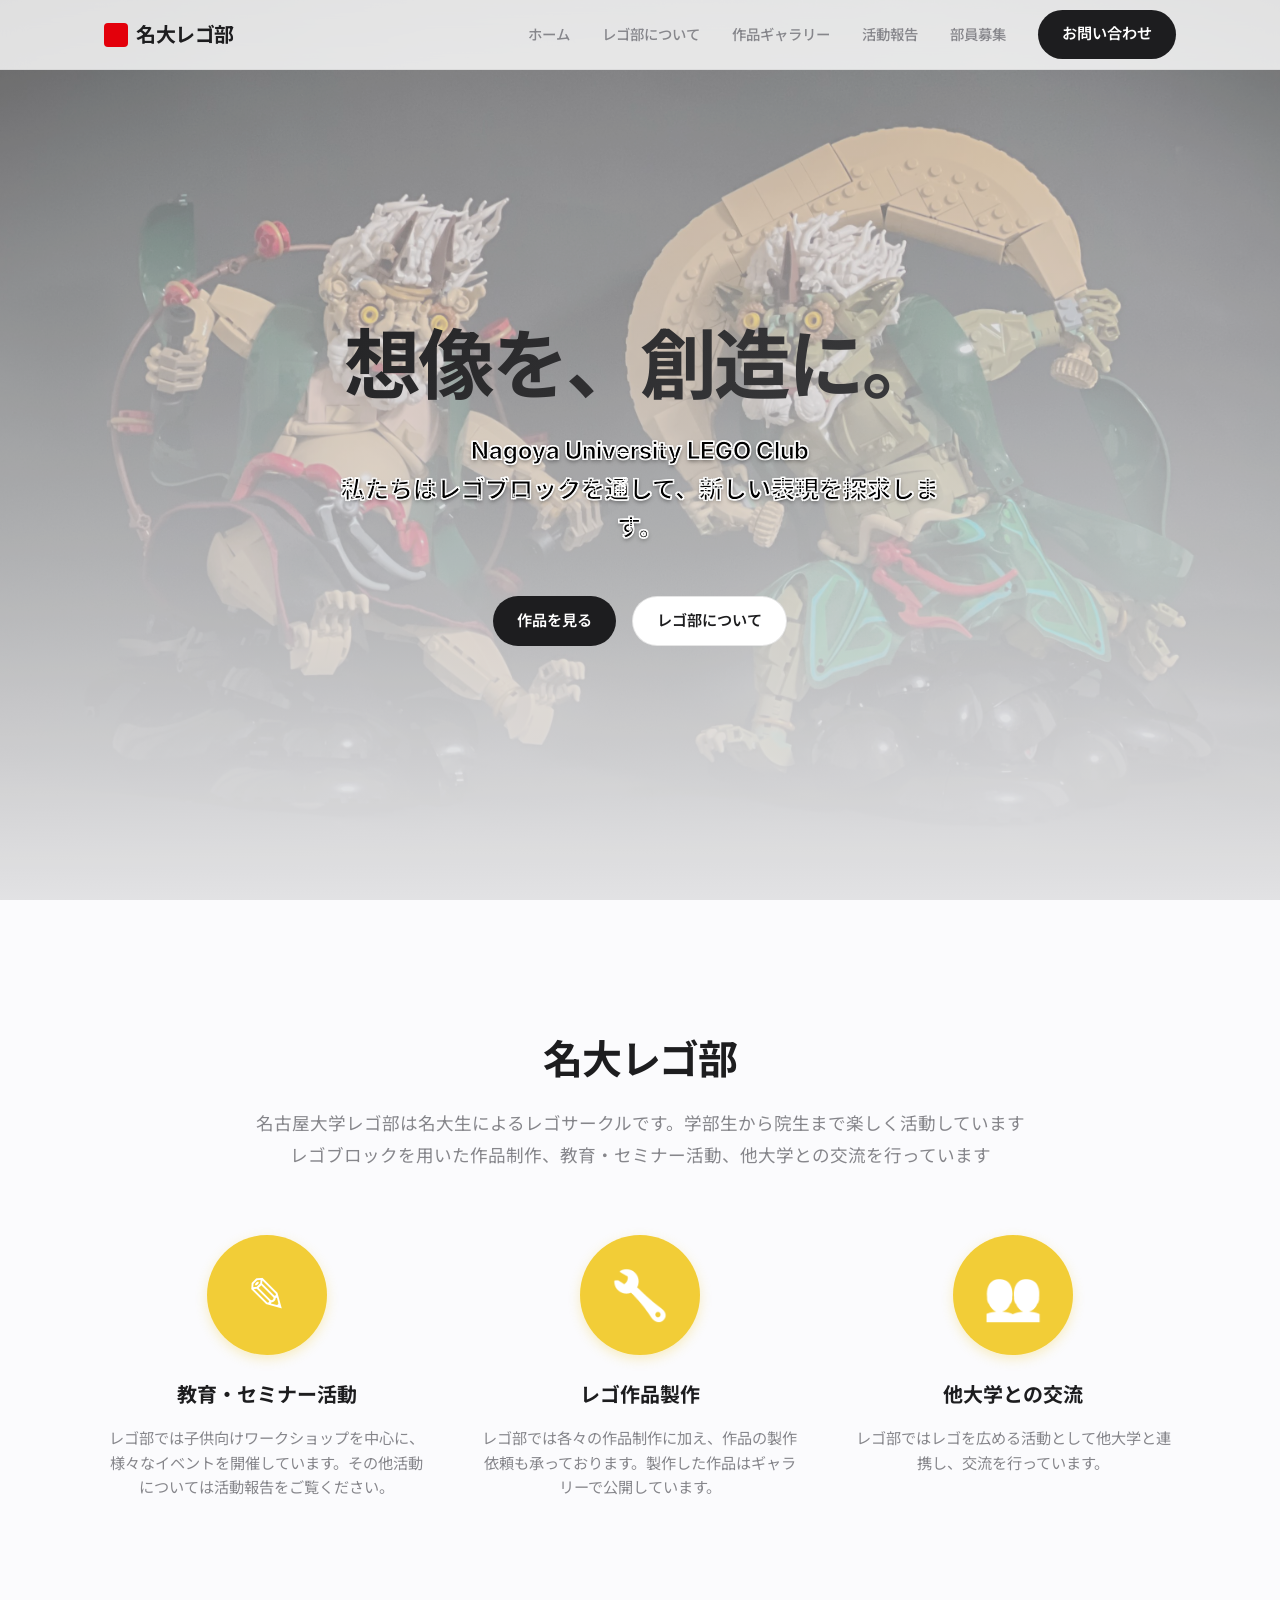
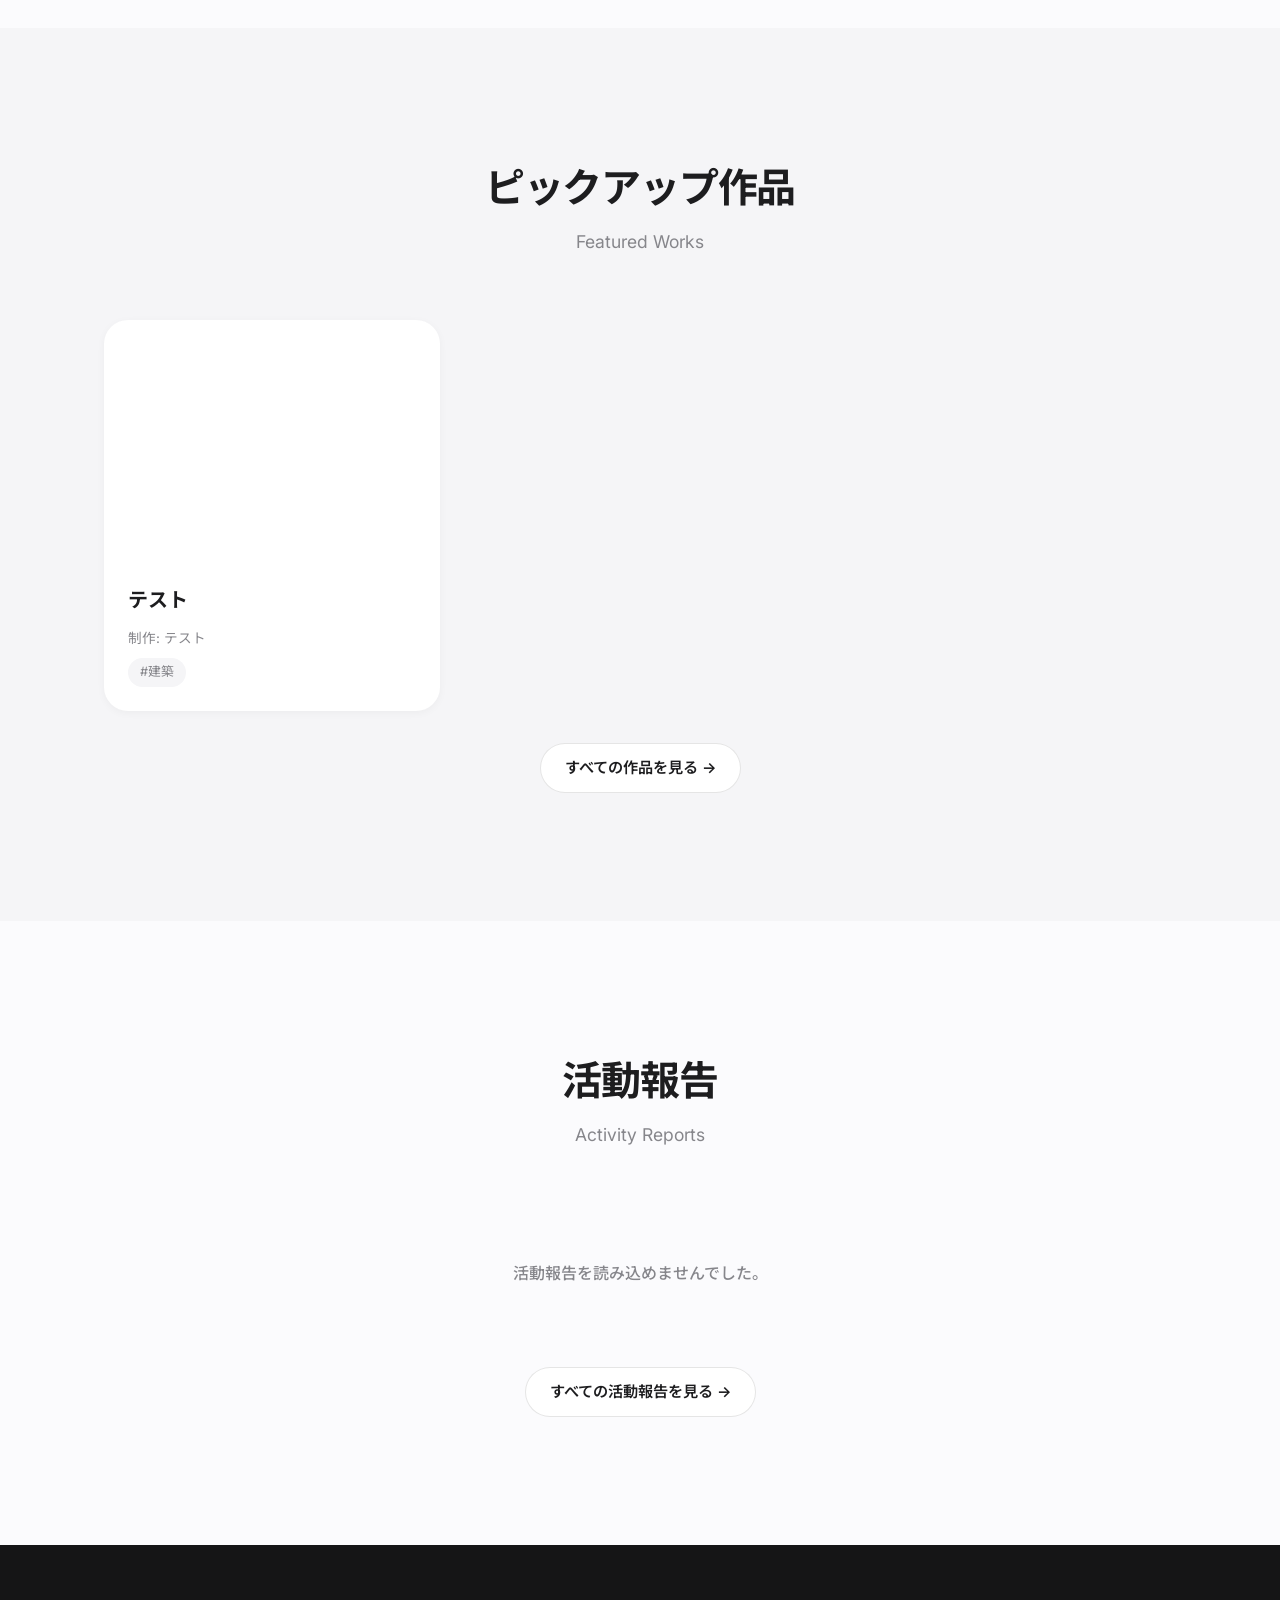
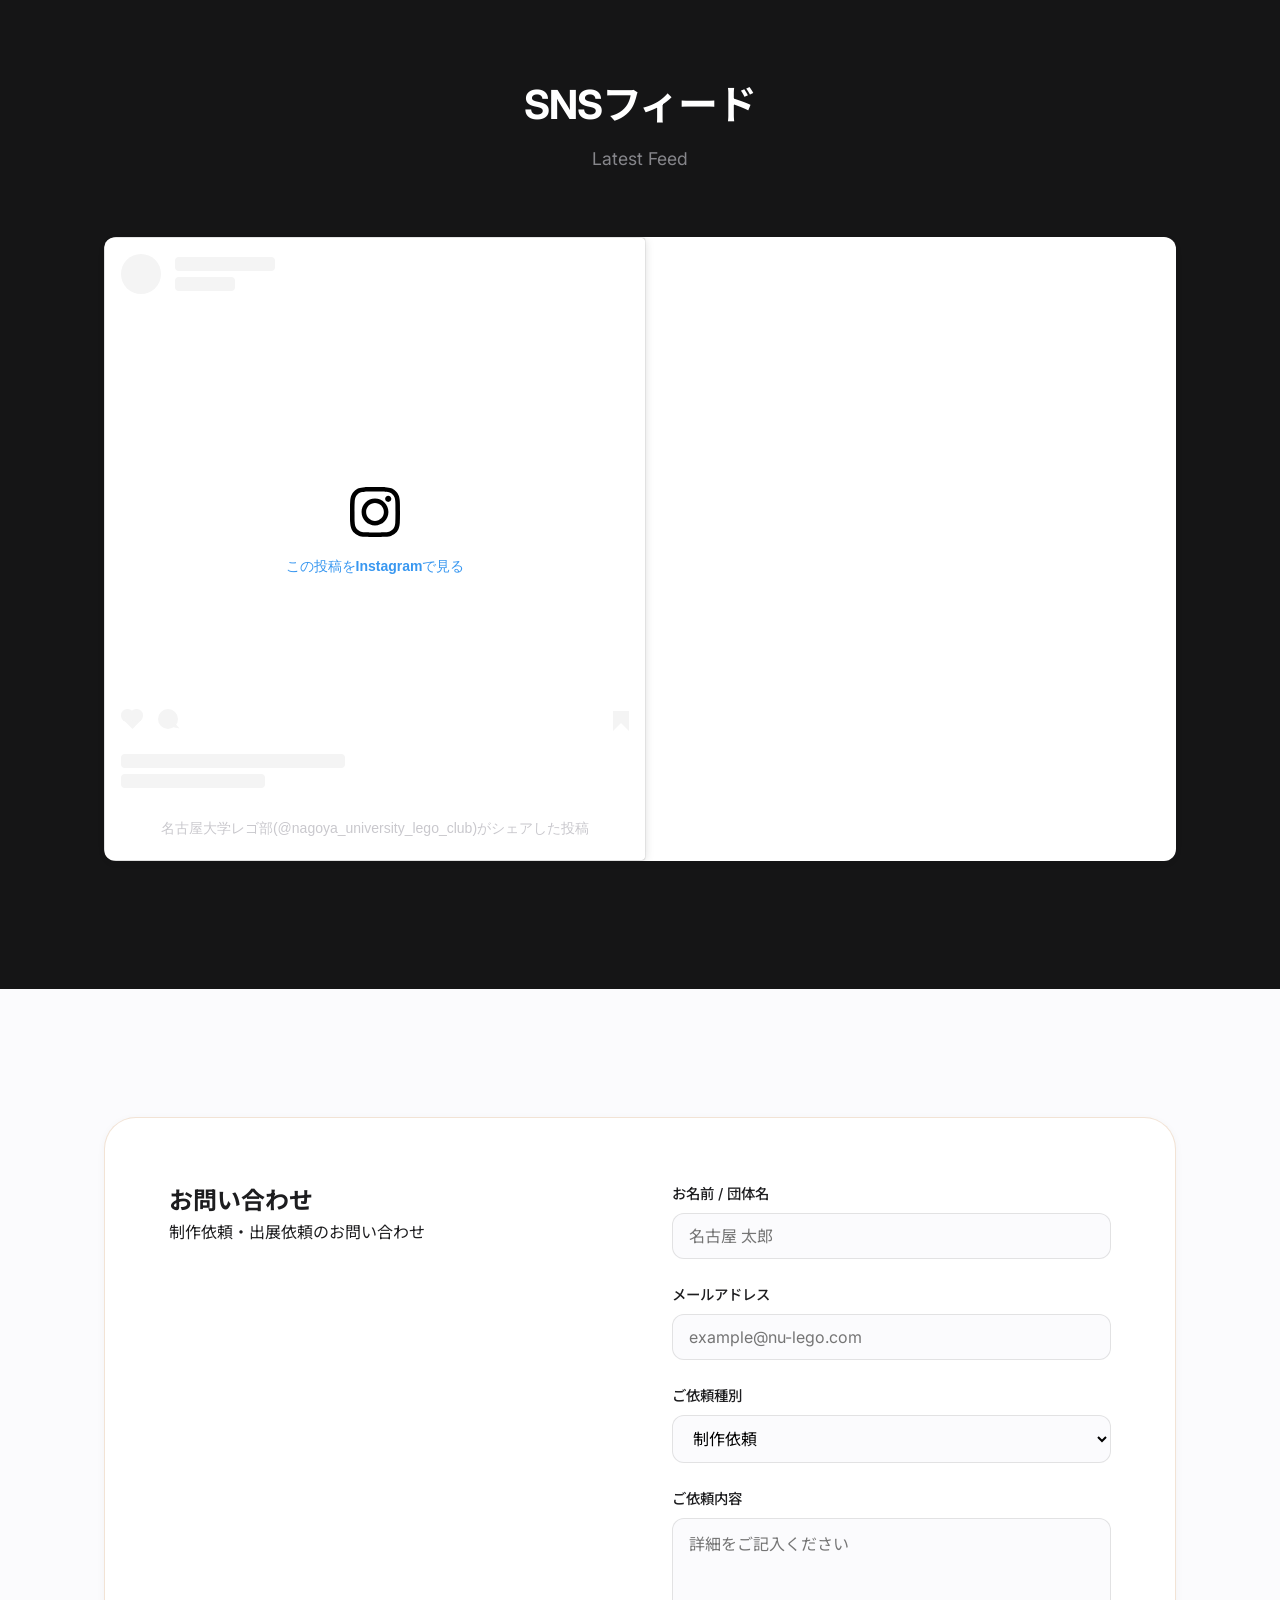
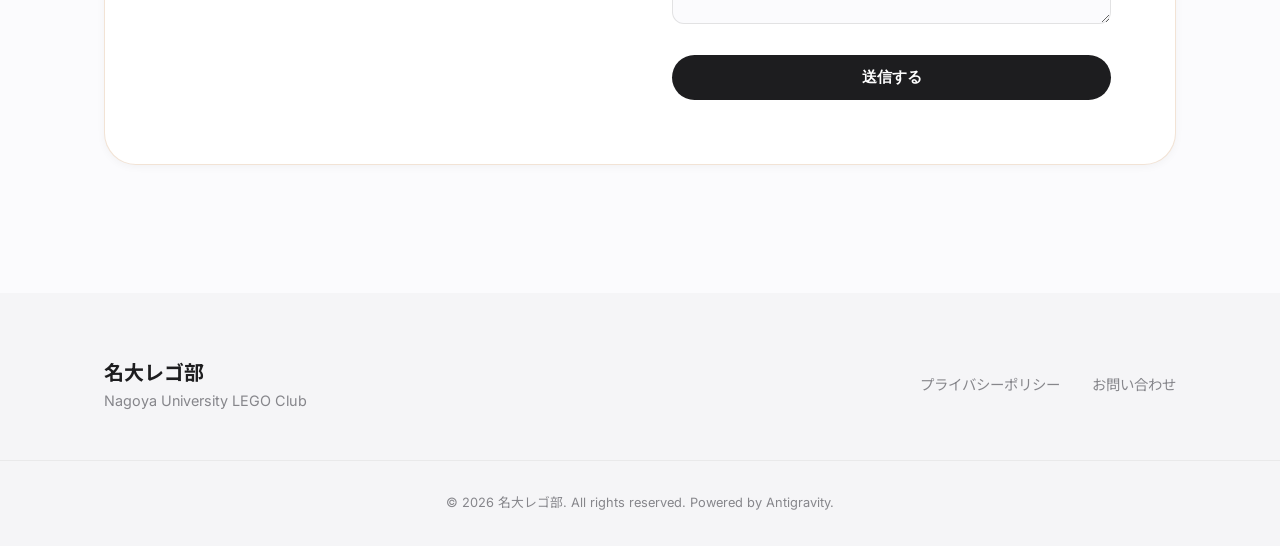
==== index.html @ 6605dc16 "Add files via upload" ====
<!DOCTYPE html>
<html lang="ja">
<head>
    <meta charset="UTF-8">
    <meta name="viewport" content="width=device-width, initial-scale=1.0">
    <title>名大レゴ部 - Nagoya University LEGO Club</title>
    <link rel="preconnect" href="https://fonts.googleapis.com">
    <link rel="preconnect" href="https://fonts.gstatic.com" crossorigin>
    <link href="https://fonts.googleapis.com/css2?family=Inter:wght@300;400;600;700&family=Noto+Sans+JP:wght@300;400;500;700&display=swap" rel="stylesheet">
    <link rel="stylesheet" href="style.css">
</head>
<body class="home-page">
    <!-- Preloader -->
    <div id="preloader">
        <div class="loader-content">
            <div class="lego-stack">
                <div class="brick red"></div>
                <div class="brick blue"></div>
                <div class="brick yellow"></div>
                <div class="brick green"></div>
            </div>
            <p>Building imagination...</p>
        </div>
    </div>

    <header class="navbar">
        <div class="container nav-container">
            <a href="#" class="logo">
                <span class="logo-icon"></span>
                名大レゴ部
            </a>
            <nav class="nav-links">
                <a href="index.html">ホーム</a>
                <a href="about.html">レゴ部について</a>
                <a href="gallery.html">作品ギャラリー</a>
                <a href="columns.html">活動報告</a>
                <a href="recruit.html">部員募集</a>
                <a href="contact.html" class="btn-primary">お問い合わせ</a>
            </nav>
            <div class="mobile-menu-btn">
                <span></span>
                <span></span>
                <span></span>
            </div>
        </div>
    </header>

    <main>
        <section id="hero" class="hero">
            <div class="hero-bg" style="background-image: url('data/top-page.jpg');"></div>
            <div class="hero-content container fade-in-up">
                <h1 class="hero-title">想像を、創造に。</h1>
                <p class="hero-subtitle">Nagoya University LEGO Club<br>私たちはレゴブロックを通して、新しい表現を探求します。</p>
                <div class="hero-actions">
                    <a href="gallery.html" class="btn-primary">作品を見る</a>
                    <a href="about.html" class="btn-secondary">レゴ部について</a>
                </div>
            </div>
        </section>

        <section id="about" class="section">
            <div class="container fade-in-up">
                <div class="section-header">
                    <h2>名大レゴ部</h2>
                    <p class="section-desc">名古屋大学レゴ部は名大生によるレゴサークルです。学部生から院生まで楽しく活動しています<br>レゴブロックを用いた作品制作、教育・セミナー活動、他大学との交流を行っています</p>
                </div>
                <div class="features-grid">
                    <div class="feature-item">
                        <div class="feature-icon yellow-bg-circle">
                            <span class="icon-white">✎</span>
                        </div>
                        <h3>教育・セミナー活動</h3>
                        <p>レゴ部では子供向けワークショップを中心に、様々なイベントを開催しています。その他活動については活動報告をご覧ください。</p>
                    </div>
                    <div class="feature-item">
                        <div class="feature-icon yellow-bg-circle">
                            <span class="icon-white">🔧</span>
                        </div>
                        <h3>レゴ作品製作</h3>
                        <p>レゴ部では各々の作品制作に加え、作品の製作依頼も承っております。製作した作品はギャラリーで公開しています。</p>
                    </div>
                    <div class="feature-item">
                        <div class="feature-icon yellow-bg-circle">
                            <span class="icon-white">👥</span>
                        </div>
                        <h3>他大学との交流</h3>
                        <p>レゴ部ではレゴを広める活動として他大学と連携し、交流を行っています。</p>
                    </div>
                </div>
            </div>
        </section>

        <section id="gallery" class="section bg-light">
            <div class="container">
                <div class="section-header fade-in-up">
                    <h2>ピックアップ作品</h2>
                    <p>Featured Works</p>
                </div>
                
                <div class="gallery-grid">
                    <!-- JavaScriptにより上位4件が表示されます -->
                    <div class="loading-spinner">読み込み中...</div>
                </div>

                <div class="text-center mt-4 fade-in-up">
                    <a href="gallery.html" class="btn-secondary">すべての作品を見る →</a>
                </div>
            </div>
        </section>

        <section id="columns" class="section">
            <div class="container">
                <div class="section-header fade-in-up">
                    <h2>活動報告</h2>
                    <p>Activity Reports</p>
                </div>
                <div class="columns-grid">
                    <!-- JavaScriptにより動的に生成されます -->
                    <div class="loading-spinner">読み込み中...</div>
                </div>
                <div class="text-center mt-4 fade-in-up">
                    <a href="columns.html" class="btn-secondary">すべての活動報告を見る →</a>
                </div>
            </div>
        </section>

        <section id="sns" class="section bg-dark text-white">
            <div class="container">
                <div class="section-header fade-in-up">
                    <h2>SNSフィード</h2>
                    <p>Latest Feed</p>
                </div>
                <div class="sns-grid instagram-embed-grid">
                    <!-- JavaScriptによりInstagramの埋め込みが動的に生成されます -->
                    <div class="loading-spinner">読み込み中...</div>
                </div>
            </div>
        </section>

        <section id="contact" class="section">
            <div class="container fade-in-up">
                <div class="contact-wrapper wood-border">
                    <div class="contact-info">
                        <h2>お問い合わせ</h2>
                        <p>制作依頼・出展依頼のお問い合わせ</p>
                    </div>
                    <form class="contact-form">
                        <div class="form-group">
                            <label for="name">お名前 / 団体名</label>
                            <input type="text" id="name" placeholder="名古屋 太郎" required>
                        </div>
                        <div class="form-group">
                            <label for="email">メールアドレス</label>
                            <input type="email" id="email" placeholder="example@nu-lego.com" required>
                        </div>
                        <div class="form-group">
                            <label for="type">ご依頼種別</label>
                            <select id="type">
                                <option value="production">制作依頼</option>
                                <option value="exhibition">出展依頼</option>
                                <option value="other">その他</option>
                            </select>
                        </div>
                        <div class="form-group">
                            <label for="message">ご依頼内容</label>
                            <textarea id="message" rows="4" placeholder="詳細をご記入ください" required></textarea>
                        </div>
                        <button type="submit" class="btn-primary w-full">送信する</button>
                    </form>
                </div>
            </div>
        </section>
    </main>

    <footer class="footer">
        <div class="container footer-content">
            <div class="footer-brand">
                <h3>名大レゴ部</h3>
                <p>Nagoya University LEGO Club</p>
            </div>
            <div class="footer-links">
                <a href="#">プライバシーポリシー</a>
                <a href="#contact">お問い合わせ</a>
            </div>
        </div>
        <div class="footer-bottom">
            <p>&copy; 2026 名大レゴ部. All rights reserved. Powered by Antigravity.</p>
        </div>
    </footer>

    <script src="main.js"></script>
</body>
</html>
---- style.css ----
/* style.css - 名大レゴ部公式サイト CSS */

:root {
    /* Colors - Apple/Google like minimalist with Lego vibrant accents */
    --color-bg: #fbfbfd;
    --color-text: #1d1d1f;
    --color-text-light: #86868b;
    --color-white: #ffffff;
    --color-light-gray: #f5f5f7;
    --color-dark: #151516;
    
    /* Lego Accents */
    --color-lego-red: #E3000B;
    --color-lego-blue: #0055BF;
    --color-lego-yellow: #F2CD37;
    --color-lego-green: #00852B;

    /* Wood Accent (Requested in spec) */
    --color-wood: #D4A373;
    --color-wood-light: #FAEDDF;

    /* Typography */
    --font-primary: 'Inter', 'Noto Sans JP', sans-serif;
    
    /* Layout */
    --max-width: 1200px;
    --header-height: 70px;
    
    /* Transitions & Shadows */
    --transition-fast: 0.2s cubic-bezier(0.4, 0, 0.2, 1);
    --transition-medium: 0.4s cubic-bezier(0.16, 1, 0.3, 1);
    --shadow-sm: 0 2px 8px rgba(0,0,0,0.04);
    --shadow-md: 0 8px 24px rgba(0,0,0,0.08);
    --shadow-hover: 0 12px 32px rgba(0,0,0,0.12);
}

/* Preloader Styles */
#preloader {
    position: fixed;
    top: 0; left: 0; width: 100%; height: 100%;
    background-color: var(--color-white);
    display: flex;
    align-items: center;
    justify-content: center;
    z-index: 9999;
    transition: opacity 0.6s var(--transition-medium);
}

.loader-content {
    text-align: center;
}

.loader-content p {
    margin-top: 2rem;
    font-weight: 600;
    color: var(--color-text-light);
    letter-spacing: 0.05em;
    animation: pulse 1.5s infinite;
}

.lego-stack {
    display: flex;
    flex-direction: column-reverse;
    align-items: center;
    gap: 2px;
}

.brick {
    width: 60px;
    height: 30px;
    border-radius: 4px;
    position: relative;
    box-shadow: inset -4px -4px 0 rgba(0,0,0,0.1);
    opacity: 0;
    transform: translateY(-100px);
    animation: drop-stack 0.5s forwards cubic-bezier(0.175, 0.885, 0.32, 1.275);
}

.brick::before, .brick::after {
    content: '';
    position: absolute;
    top: -6px;
    width: 16px;
    height: 6px;
    background: inherit;
    border-radius: 2px 2px 0 0;
    box-shadow: inset -2px 0 0 rgba(0,0,0,0.1);
}

.brick::before { left: 8px; }
.brick::after { right: 8px; }

.brick.red { background-color: var(--color-lego-red); animation: drop-stack 1.2s infinite; animation-delay: 0.1s; }
.brick.blue { background-color: var(--color-lego-blue); animation: drop-stack 1.2s infinite; animation-delay: 0.2s; }
.brick.yellow { background-color: var(--color-lego-yellow); animation: drop-stack 1.2s infinite; animation-delay: 0.3s; }
.brick.green { background-color: var(--color-lego-green); animation: drop-stack 1.2s infinite; animation-delay: 0.4s; }

@keyframes drop-stack {
    0% {
        opacity: 0;
        transform: translateY(-100px);
    }
    30%, 70% {
        opacity: 1;
        transform: translateY(0);
    }
    100% {
        opacity: 0;
        transform: translateY(20px);
    }
}

@keyframes pulse {
    0%, 100% { opacity: 0.6; }
    50% { opacity: 1; }
}

* {
    margin: 0;
    padding: 0;
    box-sizing: border-box;
}

html {
    scroll-behavior: smooth;
}

body {
    font-family: var(--font-primary);
    background-color: var(--color-bg);
    color: var(--color-text);
    line-height: 1.6;
    -webkit-font-smoothing: antialiased;
}

.container {
    width: 100%;
    max-width: var(--max-width);
    margin: 0 auto;
    padding: 0 5%;
}

a {
    text-decoration: none;
    color: inherit;
}

/* Utilities */
.bg-light { background-color: var(--color-light-gray); }
.bg-dark { background-color: var(--color-dark); }
.text-white { color: var(--color-white); }
.text-gray { color: var(--color-text-light); }
.text-center { text-align: center; }
.mt-2 { margin-top: 1rem; }
.mt-4 { margin-top: 2rem; }
.w-full { width: 100%; }

.wood-accent { border-top: 4px solid var(--color-wood); }
.blue-accent { border-top: 4px solid var(--color-lego-blue); }
.wood-text { color: var(--color-wood); font-weight: 500; font-size: 0.85rem;}
.wood-border { border: 1px solid rgba(212, 163, 115, 0.3); }
.wood-bg { background-color: var(--color-wood-light); color: var(--color-wood); }

.red-bg { background-color: rgba(227, 0, 11, 0.1); color: var(--color-lego-red); }
.blue-bg { background-color: rgba(0, 85, 191, 0.1); color: var(--color-lego-blue); }
.yellow-bg { background-color: rgba(242, 205, 55, 0.2); color: #B3951F; }

/* Buttons */
.btn-primary, .btn-secondary, .filter-btn {
    display: inline-flex;
    align-items: center;
    justify-content: center;
    padding: 0.75rem 1.5rem;
    border-radius: 99px;
    font-weight: 600;
    font-size: 0.95rem;
    transition: var(--transition-fast);
    cursor: pointer;
    border: none;
}

.btn-primary {
    background-color: var(--color-text);
    color: var(--color-white);
}

.btn-primary:hover {
    background-color: var(--color-lego-blue);
    transform: translateY(-2px);
    box-shadow: var(--shadow-md);
}

.btn-secondary {
    background-color: var(--color-white);
    color: var(--color-text);
    border: 1px solid rgba(0,0,0,0.1);
}

.btn-secondary:hover {
    background-color: var(--color-light-gray);
}

.btn-text {
    color: var(--color-lego-blue);
    font-weight: 600;
    position: relative;
    padding-bottom: 2px;
}
.btn-text::after {
    content: '';
    position: absolute;
    bottom: 0; left: 0;
    width: 0; height: 1px;
    background-color: currentColor;
    transition: var(--transition-fast);
}
.btn-text:hover::after { width: 100%; }

/* Navbar - Glassmorphism */
.navbar {
    position: fixed;
    top: 0; left: 0; right: 0;
    height: var(--header-height);
    background: rgba(255, 255, 255, 0.8);
    backdrop-filter: blur(12px);
    -webkit-backdrop-filter: blur(12px);
    border-bottom: 1px solid rgba(0,0,0,0.05);
    z-index: 1000;
    display: flex;
    align-items: center;
}

.nav-container {
    display: flex;
    justify-content: space-between;
    align-items: center;
}

.logo {
    font-weight: 700;
    font-size: 1.25rem;
    display: flex;
    align-items: center;
    gap: 8px;
    letter-spacing: -0.02em;
}

.logo-icon {
    width: 24px;
    height: 24px;
    background-color: var(--color-lego-red);
    border-radius: 4px;
    position: relative;
}
.logo-icon::before {
    content: '';
    position: absolute;
    top: -4px; left: 4px; right: 4px; bottom: 4px;
    border-radius: 50%;
}

.nav-links {
    display: flex;
    align-items: center;
    gap: 2rem;
}

.nav-links a:not(.btn-primary) {
    font-size: 0.9rem;
    font-weight: 500;
    color: var(--color-text-light);
    transition: var(--transition-fast);
}

.nav-links a:not(.btn-primary):hover {
    color: var(--color-text);
}

.mobile-menu-btn {
    display: none;
}

/* Sections */
.section {
    padding: 8rem 0;
}

.section-header {
    text-align: center;
    margin-bottom: 4rem;
}

.section-header h2 {
    font-size: 2.5rem;
    font-weight: 700;
    letter-spacing: -0.03em;
    margin-bottom: 0.5rem;
}

.section-header p {
    color: var(--color-text-light);
    font-size: 1.1rem;
}

.section-desc {
    max-width: 800px;
    margin: 1rem auto 0;
    line-height: 1.8;
}

/* Features Section (About update) */
.features-grid {
    display: grid;
    grid-template-columns: repeat(3, 1fr);
    gap: 3rem;
    margin-top: 4rem;
    text-align: center;
}

.feature-item {
    display: flex;
    flex-direction: column;
    align-items: center;
}

.yellow-bg-circle {
    width: 120px;
    height: 120px;
    background-color: var(--color-lego-yellow);
    border-radius: 50%;
    display: flex;
    align-items: center;
    justify-content: center;
    margin-bottom: 1.5rem;
    box-shadow: 0 4px 12px rgba(242, 205, 55, 0.3);
}

.icon-white {
    color: var(--color-white);
    font-size: 3rem;
    filter: brightness(0) invert(1); /* Force emojis/symbols to be white */
    line-height: 1;
    display: block;
}

.feature-item h3 {
    font-size: 1.25rem;
    font-weight: 700;
    margin-bottom: 1rem;
    color: var(--color-text);
}

.feature-item p {
    font-size: 0.95rem;
    color: var(--color-text-light);
    line-height: 1.6;
}

/* Hero Section */
.hero {
    height: 100vh;
    position: relative;
    display: flex;
    align-items: center;
    justify-content: center;
    overflow: hidden;
}

.hero-bg {
    position: absolute;
    top: 0; left: 0; width: 100%; height: 100%;
    background-size: cover;
    background-position: center;
    z-index: 0;
    filter: brightness(0.9);
}

.hero-bg::after {
    content: '';
    position: absolute;
    top: 0; left: 0; width: 100%; height: 100%;
    background: linear-gradient(to top, rgba(251, 251, 253, 1) 0%, rgba(251, 251, 253, 0.4) 100%);
}

.hero-content {
    position: relative;
    z-index: 1;
    text-align: center;
    padding-top: var(--header-height);
}

.hero-title {
    font-size: clamp(3rem, 6vw, 5rem);
    font-weight: 700;
    letter-spacing: -0.04em;
    line-height: 1.1;
    margin-bottom: 1.5rem;
    background: linear-gradient(135deg, #1d1d1f 0%, #434345 100%);
    -webkit-background-clip: text;
    -webkit-text-fill-color: transparent;
}

.hero-subtitle {
    font-size: clamp(1.1rem, 2vw, 1.5rem);
    color: #000000;
    -webkit-text-stroke: 1px #ffffff;
    text-shadow: 
        1px 1px 0 #fff, 
        -1px -1px 0 #fff, 
        1px -1px 0 #fff, 
        -1px 1px 0 #fff,
        0px 2px 4px rgba(0,0,0,0.5); /* 追加で少し影をつけるとより見やすくなります */
    font-weight: 700;
    max-width: 600px;
    margin: 0 auto 3rem;
}

.hero-actions {
    display: flex;
    gap: 1rem;
    justify-content: center;
}

/* Page Hero for Subpages */
.page-hero {
    height: 40vh;
    min-height: 300px;
    position: relative;
    display: flex;
    align-items: center;
    justify-content: center;
    background-size: cover;
    background-position: center;
    margin-bottom: 3rem;
}

.page-hero::after {
    content: '';
    position: absolute;
    top: 0; left: 0; width: 100%; height: 100%;
    background: linear-gradient(to bottom, rgba(0,0,0,0.5), rgba(0,0,0,0.2));
    z-index: 1;
}

.page-hero h1 {
    position: relative;
    z-index: 2;
    color: var(--color-white);
    font-size: clamp(2.5rem, 5vw, 4rem);
    letter-spacing: -0.02em;
    text-shadow: 0 4px 12px rgba(0,0,0,0.3);
}

/* About Section - Legacy (Replaced by Features) */
.about-grid {
    display: none;
}

.about-text p {
    font-size: 1.1rem;
    color: var(--color-text-light);
    margin-bottom: 1.5rem;
}

.about-stats {
    display: grid;
    grid-template-columns: 1fr 1fr;
    gap: 1.5rem;
}

.stat-card {
    background: var(--color-white);
    padding: 2rem;
    border-radius: 20px;
    box-shadow: var(--shadow-sm);
    text-align: center;
}

.stat-card h3 {
    font-size: 2.5rem;
    font-weight: 700;
    margin-bottom: 0.5rem;
}

.stat-card p {
    color: var(--color-text-light);
    font-size: 0.9rem;
    font-weight: 500;
}

/* Gallery Section */
.gallery-filters {
    display: flex;
    justify-content: center;
    gap: 1rem;
    margin-bottom: 3rem;
    flex-wrap: wrap;
}

.filter-btn {
    background: transparent;
    border: 1px solid rgba(0,0,0,0.1);
    color: var(--color-text-light);
    padding: 0.5rem 1.25rem;
}

.filter-btn:hover, .filter-btn.active {
    background: var(--color-text);
    color: var(--color-white);
    border-color: var(--color-text);
}

.gallery-grid {
    display: grid;
    grid-template-columns: repeat(auto-fill, minmax(320px, 1fr));
    gap: 2rem;
}

.gallery-item {
    background: var(--color-white);
    border-radius: 24px;
    overflow: hidden;
    box-shadow: var(--shadow-sm);
    transition: var(--transition-medium);
    cursor: pointer;
}

.gallery-item:hover {
    transform: translateY(-8px);
    box-shadow: var(--shadow-hover);
}

.gallery-img-wrapper {
    height: 240px;
    width: 100%;
    position: relative;
    overflow: hidden;
}

.gallery-img-wrapper img {
    width: 100%;
    height: 100%;
    object-fit: cover;
    transition: var(--transition-medium);
}

.gallery-item:hover .gallery-img-wrapper img {
    transform: scale(1.05);
}

.author-text {
    font-size: 0.85rem;
    color: var(--color-text-light);
    margin-bottom: 0.5rem;
}

.loading-spinner {
    grid-column: 1 / -1;
    text-align: center;
    padding: 3rem;
    color: var(--color-text-light);
    font-weight: 500;
}

.placeholder-img {
    display: flex;
    align-items: center;
    justify-content: center;
    text-align: center;
    padding: 2rem;
}
.placeholder-text {
    font-weight: 600;
    font-size: 0.9rem;
    opacity: 0.8;
}

.gallery-info {
    padding: 1.5rem;
}

.gallery-info h3 {
    font-size: 1.25rem;
    margin-bottom: 0.75rem;
}

.gallery-tags {
    display: flex;
    flex-wrap: wrap;
    gap: 0.5rem;
}

.tag {
    font-size: 0.8rem;
    padding: 0.25rem 0.75rem;
    background: var(--color-light-gray);
    border-radius: 99px;
    color: var(--color-text-light);
}

/* Columns Section */
.columns-grid {
    display: grid;
    grid-template-columns: repeat(auto-fit, minmax(350px, 1fr));
    gap: 2rem;
}

.column-card {
    background: var(--color-white);
    padding: 2rem;
    border-radius: 20px;
    box-shadow: var(--shadow-sm);
    transition: var(--transition-fast);
}

.column-card:hover {
    box-shadow: var(--shadow-md);
}

.column-date {
    font-size: 0.85rem;
    color: var(--color-text-light);
    margin-bottom: 0.5rem;
}

.column-card h3 {
    font-size: 1.25rem;
    margin-bottom: 1rem;
    line-height: 1.4;
}

.column-excerpt {
    color: var(--color-text-light);
    font-size: 0.95rem;
    margin-bottom: 1.5rem;
}

/* SNS Section */
.sns-grid {
    display: grid;
    grid-template-columns: repeat(auto-fit, minmax(300px, 1fr));
    gap: 2rem;
}

.instagram-embed-grid {
    display: grid;
    grid-template-columns: repeat(auto-fit, minmax(320px, 1fr));
    gap: 2rem;
    justify-content: center;
}

.instagram-embed-grid .instagram-embed-wrapper {
    background: #fff;
    border-radius: 12px;
    overflow: hidden;
    box-shadow: var(--shadow-sm);
    transition: var(--transition-fast);
}

.instagram-embed-grid .instagram-embed-wrapper:hover {
    box-shadow: var(--shadow-md);
}

.sns-widget {
    background: rgba(255,255,255,0.05);
    border: 1px solid rgba(255,255,255,0.1);
    border-radius: 20px;
    padding: 2rem;
}

.sns-header {
    display: flex;
    align-items: center;
    gap: 0.75rem;
    margin-bottom: 1.5rem;
}

.sns-icon {
    font-size: 1.5rem;
}

.sns-content p {
    font-size: 0.95rem;
    line-height: 1.6;
    margin-bottom: 1rem;
}

.sns-time {
    font-size: 0.8rem;
    color: rgba(255,255,255,0.5);
}

/* Contact Section */
.contact-wrapper {
    background: var(--color-white);
    border-radius: 32px;
    padding: 4rem;
    display: grid;
    grid-template-columns: 1fr 1fr;
    gap: 4rem;
    box-shadow: var(--shadow-sm);
}

.form-group {
    margin-bottom: 1.5rem;
}

.form-group label {
    display: block;
    font-size: 0.9rem;
    font-weight: 500;
    margin-bottom: 0.5rem;
}

.form-group input,
.form-group select,
.form-group textarea {
    width: 100%;
    padding: 0.75rem 1rem;
    border: 1px solid rgba(0,0,0,0.1);
    border-radius: 12px;
    font-family: inherit;
    font-size: 1rem;
    transition: var(--transition-fast);
    background: var(--color-bg);
}

.form-group input:focus,
.form-group select:focus,
.form-group textarea:focus {
    outline: none;
    border-color: var(--color-lego-blue);
    box-shadow: 0 0 0 3px rgba(0, 85, 191, 0.1);
}

/* Footer */
.footer {
    background: var(--color-light-gray);
    padding: 4rem 0 2rem;
}

.footer-content {
    display: flex;
    justify-content: space-between;
    align-items: center;
    margin-bottom: 3rem;
}

.footer-brand h3 {
    font-size: 1.25rem;
}
.footer-brand p {
    color: var(--color-text-light);
    font-size: 0.9rem;
}

.footer-links {
    display: flex;
    gap: 2rem;
}

.footer-links a {
    color: var(--color-text-light);
    font-size: 0.9rem;
}

.footer-bottom {
    text-align: center;
    padding-top: 2rem;
    border-top: 1px solid rgba(0,0,0,0.05);
    color: var(--color-text-light);
    font-size: 0.8rem;
}

/* Animations */
.fade-in-up {
    opacity: 0;
    transform: translateY(30px);
    transition: opacity 0.8s cubic-bezier(0.16, 1, 0.3, 1), transform 0.8s cubic-bezier(0.16, 1, 0.3, 1);
}

.fade-in-up.visible {
    opacity: 1;
    transform: translateY(0);
}

/* Responsive */
@media (max-width: 768px) {
    .section { padding: 5rem 0; }
    .section-header { margin-bottom: 3rem; }
    .section-header h2 { font-size: 2rem; }

    /* Mobile Nav */
    .nav-links {
        position: fixed;
        top: 0;
        right: -100%;
        width: 80%;
        height: 100vh;
        background: var(--color-white);
        flex-direction: column;
        justify-content: center;
        gap: 2rem;
        transition: var(--transition-medium);
        box-shadow: -10px 0 30px rgba(0,0,0,0.1);
        z-index: 1001;
        display: flex;
        padding: 2rem;
    }

    .nav-links.active {
        right: 0;
    }

    .mobile-menu-btn { 
        display: flex; 
        flex-direction: column; 
        gap: 6px; 
        width: 30px; 
        cursor: pointer;
        z-index: 1002;
    }

    .mobile-menu-btn span {
        width: 100%; 
        height: 2px; 
        background: var(--color-text);
        transition: var(--transition-fast);
        transform-origin: center;
    }

    .mobile-menu-btn.active span:nth-child(1) {
        transform: translateY(8px) rotate(45deg);
    }
    .mobile-menu-btn.active span:nth-child(2) {
        opacity: 0;
    }
    .mobile-menu-btn.active span:nth-child(3) {
        transform: translateY(-8px) rotate(-45deg);
    }
    
    .hero-title { font-size: 2.2rem; }
    .hero-subtitle { font-size: 1rem; }
    .hero-actions { flex-direction: column; width: 100%; }
    .hero-actions .btn-primary, .hero-actions .btn-secondary { width: 100%; }

    .features-grid {
        grid-template-columns: 1fr;
        gap: 2.5rem;
    }

    .about-grid, .contact-wrapper { 
        grid-template-columns: 1fr; 
        gap: 3rem; 
    }
    
    .contact-wrapper { padding: 2rem 1.5rem; }
    .footer-content { flex-direction: column; gap: 2rem; text-align: center; }
}

/* Modal Styles */
.modal-overlay {
    position: fixed;
    top: 0;
    left: 0;
    width: 100%;
    height: 100%;
    background: rgba(0, 0, 0, 0.4);
    backdrop-filter: blur(8px);
    -webkit-backdrop-filter: blur(8px);
    display: flex;
    align-items: center;
    justify-content: center;
    z-index: 2000;
    opacity: 0;
    visibility: hidden;
    transition: all 0.4s var(--transition-medium);
}

.modal-overlay.active {
    opacity: 1;
    visibility: visible;
}

.modal-content {
    background: var(--color-white);
    width: 90%;
    max-width: 1000px;
    max-height: 90vh;
    border-radius: 32px;
    position: relative;
    overflow: hidden;
    transform: scale(0.9) translateY(20px);
    transition: all 0.5s var(--transition-medium);
    box-shadow: 0 25px 50px -12px rgba(0, 0, 0, 0.25);
}

.modal-overlay.active .modal-content {
    transform: scale(1) translateY(0);
}

.modal-close {
    position: absolute;
    top: 20px;
    right: 20px;
    width: 40px;
    height: 40px;
    background: rgba(255, 255, 255, 0.8);
    backdrop-filter: blur(4px);
    border-radius: 50%;
    display: flex;
    align-items: center;
    justify-content: center;
    cursor: pointer;
    z-index: 2010;
    font-size: 1.2rem;
    color: var(--color-text);
    transition: var(--transition-fast);
    border: 1px solid rgba(0,0,0,0.05);
}

.modal-close:hover {
    background: var(--color-white);
    transform: rotate(90deg);
}

.modal-body {
    display: grid;
    grid-template-columns: 1.2fr 1fr;
    height: 100%;
    max-height: 90vh;
}

.modal-img-side {
    background: #f0f0f2;
    display: flex;
    align-items: center;
    justify-content: center;
    overflow: hidden;
}

.modal-img-side img {
    width: 100%;
    height: 100%;
    object-fit: contain;
}

.modal-info-side {
    padding: 3rem;
    overflow-y: auto;
    display: flex;
    flex-direction: column;
}

.modal-info-side .tag {
    align-self: flex-start;
    margin-bottom: 1rem;
    background: var(--color-wood-light);
    color: var(--color-wood);
    font-weight: 600;
}

.modal-info-side h2 {
    font-size: 2.2rem;
    font-weight: 700;
    margin-bottom: 0.5rem;
    letter-spacing: -0.02em;
}

.modal-author {
    color: var(--color-text-light);
    font-size: 1rem;
    margin-bottom: 2rem;
    font-weight: 500;
}

.modal-description {
    font-size: 1.1rem;
    line-height: 1.7;
    color: var(--color-text);
    margin-bottom: 2.5rem;
    white-space: pre-wrap;
}

.modal-comments-section {
    margin-top: auto;
    padding-top: 2rem;
    border-top: 1px solid rgba(0,0,0,0.05);
}

.modal-comments-section h4 {
    font-size: 0.9rem;
    text-transform: uppercase;
    letter-spacing: 0.05em;
    color: var(--color-text-light);
    margin-bottom: 1rem;
}

.comment-item {
    background: var(--color-light-gray);
    padding: 1rem;
    border-radius: 16px;
    margin-bottom: 1rem;
}

.comment-user {
    font-weight: 600;
    font-size: 0.85rem;
    margin-bottom: 0.25rem;
    display: block;
}

.comment-text {
    font-size: 0.9rem;
    color: var(--color-text);
}

@media (max-width: 850px) {
    .modal-body {
        grid-template-columns: 1fr;
        grid-template-rows: auto 1fr;
    }
    .modal-img-side {
        height: 300px;
    }
    .modal-info-side {
        padding: 2rem;
    }
    .modal-info-side h2 {
        font-size: 1.8rem;
    }
}
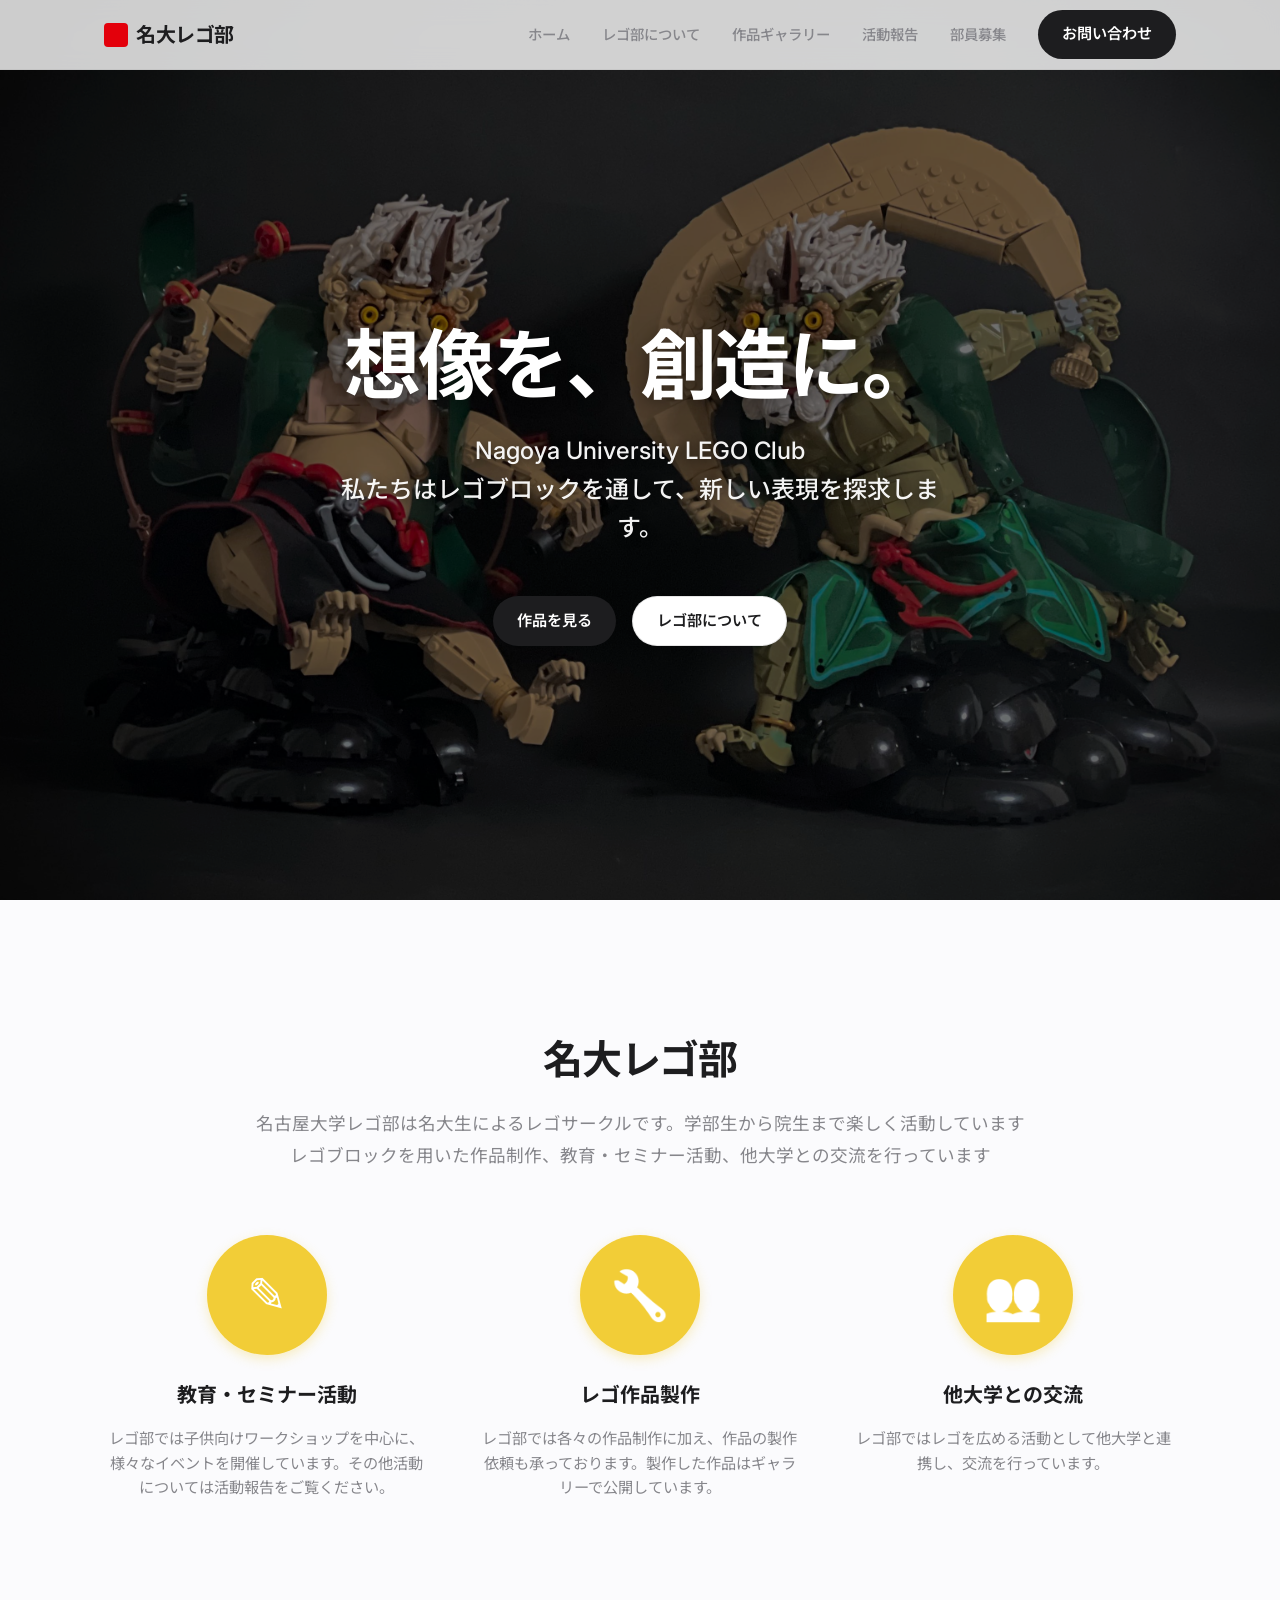
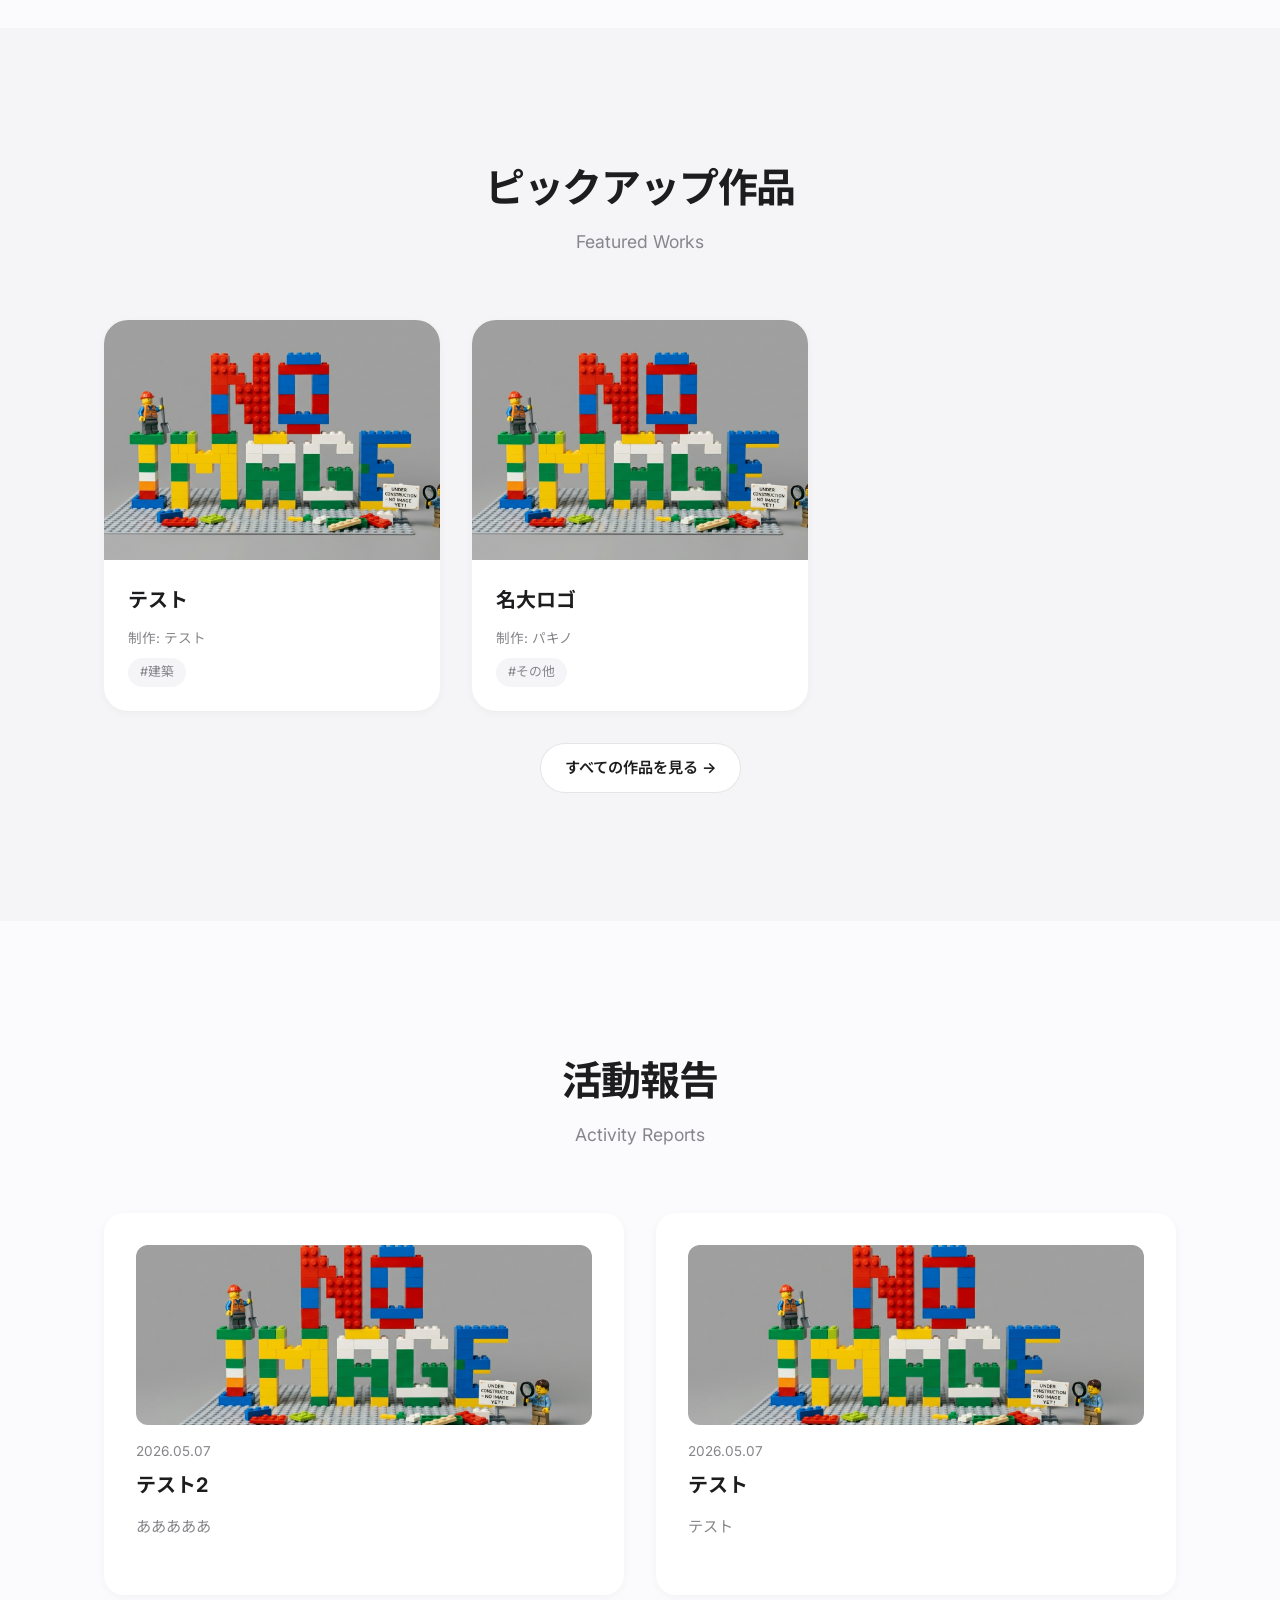
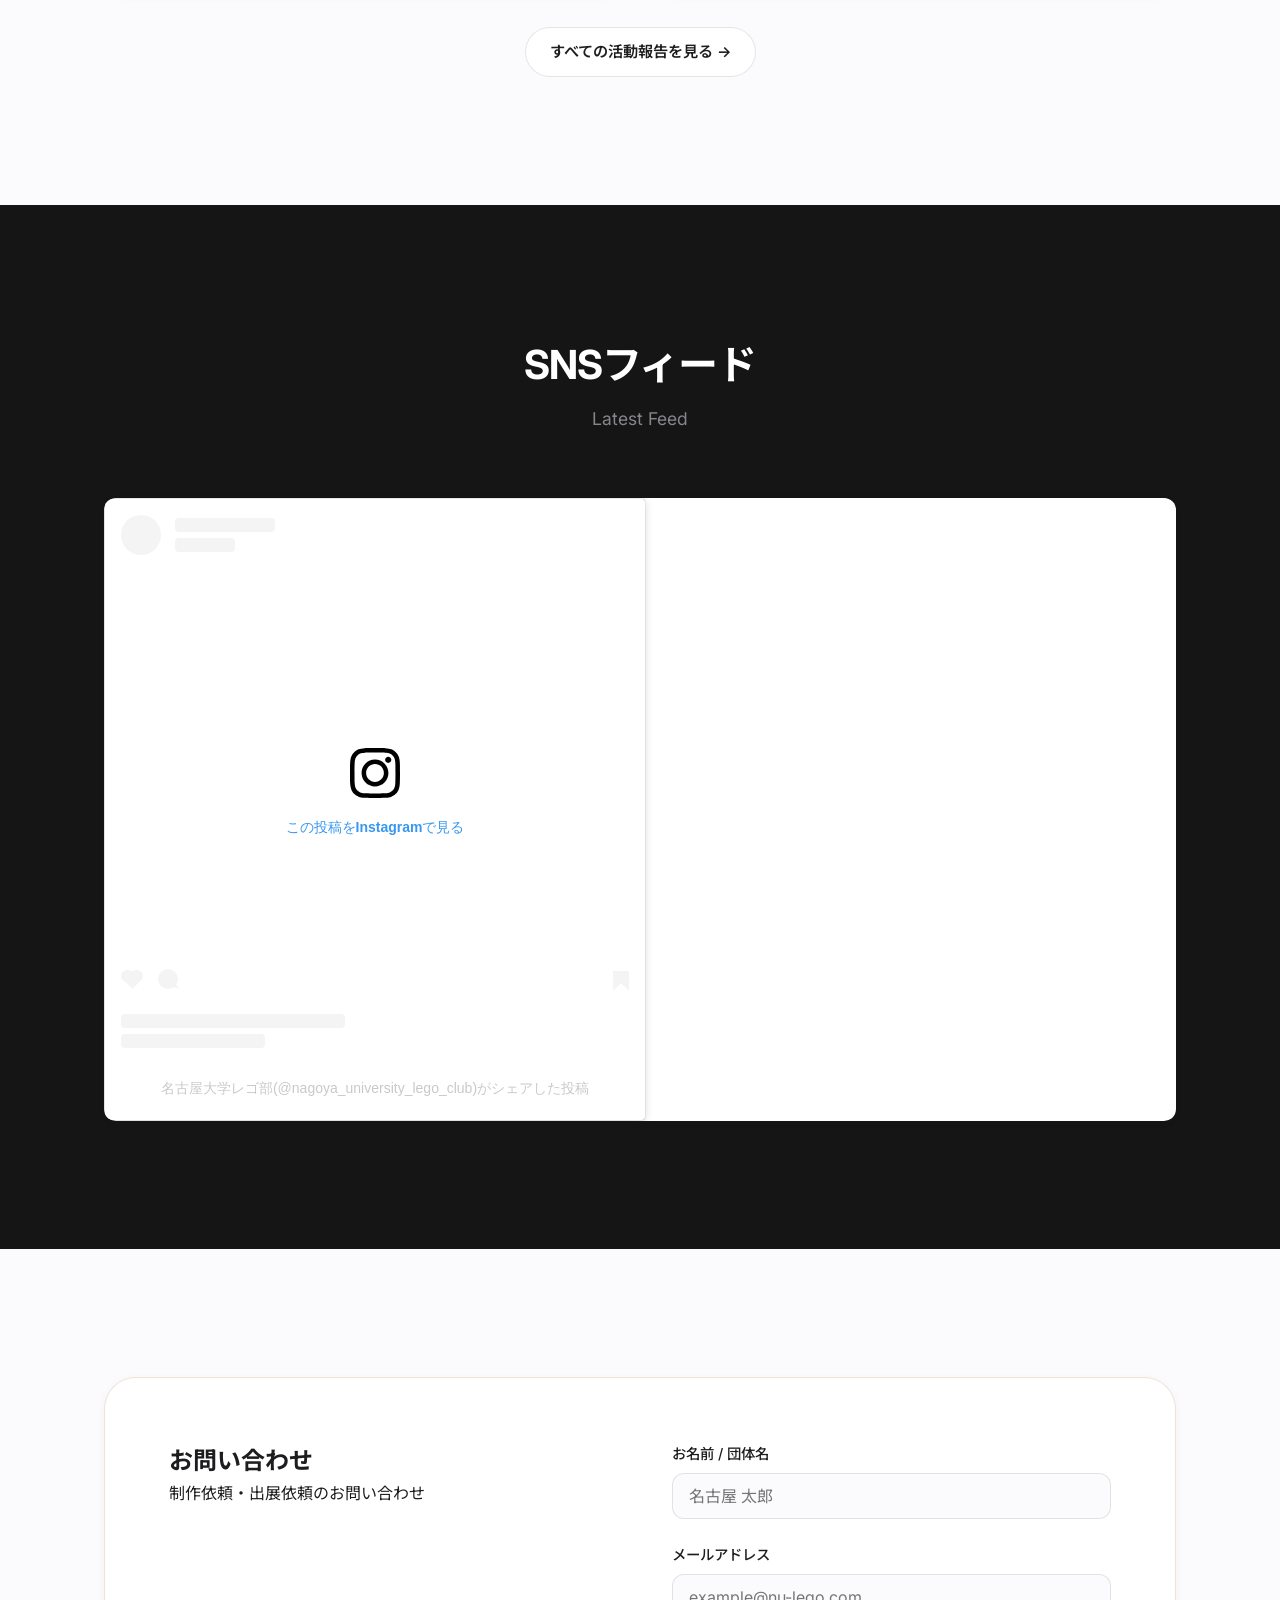
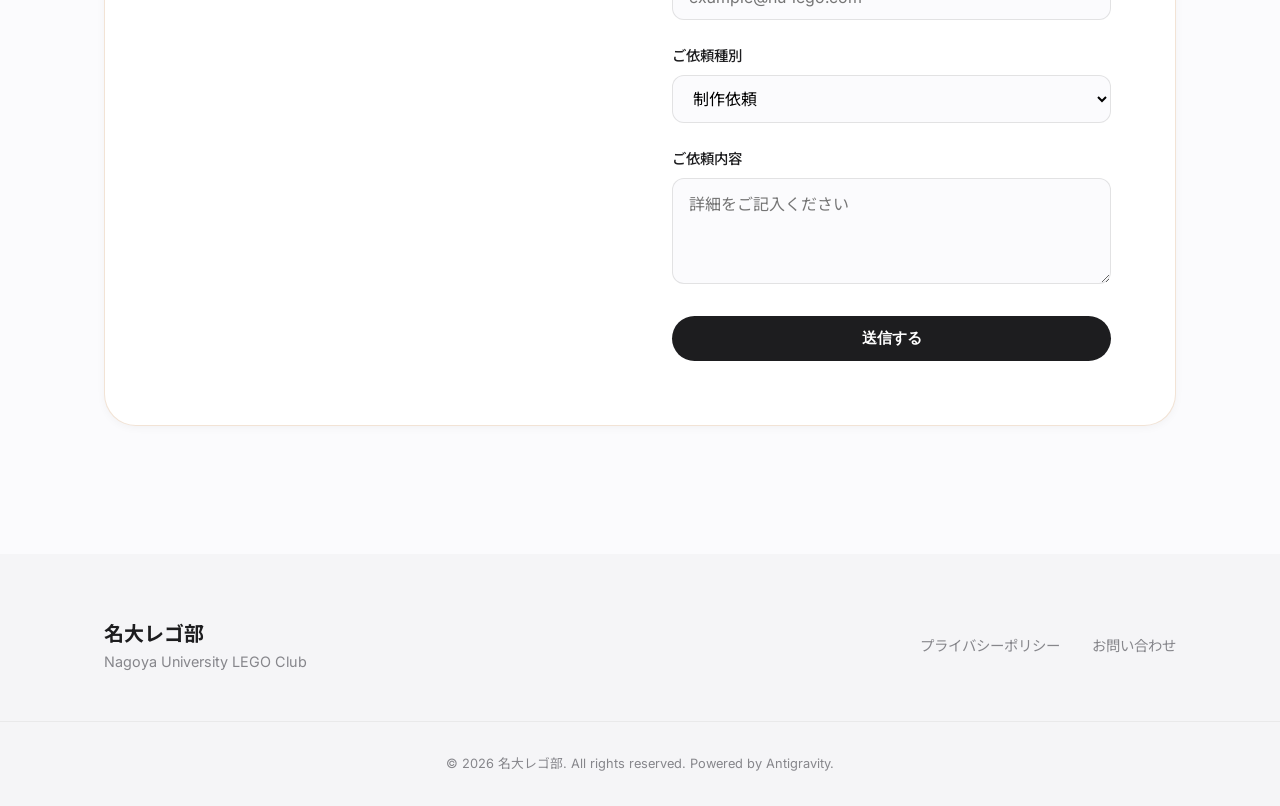
==== commit e9a64f71: "Add files via upload" ====
--- a/index.html
+++ b/index.html
@@ -1,193 +1,203 @@
-<!DOCTYPE html>
-<html lang="ja">
-<head>
-    <meta charset="UTF-8">
-    <meta name="viewport" content="width=device-width, initial-scale=1.0">
-    <title>名大レゴ部 - Nagoya University LEGO Club</title>
-    <link rel="preconnect" href="https://fonts.googleapis.com">
-    <link rel="preconnect" href="https://fonts.gstatic.com" crossorigin>
-    <link href="https://fonts.googleapis.com/css2?family=Inter:wght@300;400;600;700&family=Noto+Sans+JP:wght@300;400;500;700&display=swap" rel="stylesheet">
-    <link rel="stylesheet" href="style.css">
-</head>
-<body class="home-page">
-    <!-- Preloader -->
-    <div id="preloader">
-        <div class="loader-content">
-            <div class="lego-stack">
-                <div class="brick red"></div>
-                <div class="brick blue"></div>
-                <div class="brick yellow"></div>
-                <div class="brick green"></div>
-            </div>
-            <p>Building imagination...</p>
-        </div>
-    </div>
-
-    <header class="navbar">
-        <div class="container nav-container">
-            <a href="#" class="logo">
-                <span class="logo-icon"></span>
-                名大レゴ部
-            </a>
-            <nav class="nav-links">
-                <a href="index.html">ホーム</a>
-                <a href="about.html">レゴ部について</a>
-                <a href="gallery.html">作品ギャラリー</a>
-                <a href="columns.html">活動報告</a>
-                <a href="recruit.html">部員募集</a>
-                <a href="contact.html" class="btn-primary">お問い合わせ</a>
-            </nav>
-            <div class="mobile-menu-btn">
-                <span></span>
-                <span></span>
-                <span></span>
-            </div>
-        </div>
-    </header>
-
-    <main>
-        <section id="hero" class="hero">
-            <div class="hero-bg" style="background-image: url('data/top-page.jpg');"></div>
-            <div class="hero-content container fade-in-up">
-                <h1 class="hero-title">想像を、創造に。</h1>
-                <p class="hero-subtitle">Nagoya University LEGO Club<br>私たちはレゴブロックを通して、新しい表現を探求します。</p>
-                <div class="hero-actions">
-                    <a href="gallery.html" class="btn-primary">作品を見る</a>
-                    <a href="about.html" class="btn-secondary">レゴ部について</a>
-                </div>
-            </div>
-        </section>
-
-        <section id="about" class="section">
-            <div class="container fade-in-up">
-                <div class="section-header">
-                    <h2>名大レゴ部</h2>
-                    <p class="section-desc">名古屋大学レゴ部は名大生によるレゴサークルです。学部生から院生まで楽しく活動しています<br>レゴブロックを用いた作品制作、教育・セミナー活動、他大学との交流を行っています</p>
-                </div>
-                <div class="features-grid">
-                    <div class="feature-item">
-                        <div class="feature-icon yellow-bg-circle">
-                            <span class="icon-white">✎</span>
-                        </div>
-                        <h3>教育・セミナー活動</h3>
-                        <p>レゴ部では子供向けワークショップを中心に、様々なイベントを開催しています。その他活動については活動報告をご覧ください。</p>
-                    </div>
-                    <div class="feature-item">
-                        <div class="feature-icon yellow-bg-circle">
-                            <span class="icon-white">🔧</span>
-                        </div>
-                        <h3>レゴ作品製作</h3>
-                        <p>レゴ部では各々の作品制作に加え、作品の製作依頼も承っております。製作した作品はギャラリーで公開しています。</p>
-                    </div>
-                    <div class="feature-item">
-                        <div class="feature-icon yellow-bg-circle">
-                            <span class="icon-white">👥</span>
-                        </div>
-                        <h3>他大学との交流</h3>
-                        <p>レゴ部ではレゴを広める活動として他大学と連携し、交流を行っています。</p>
-                    </div>
-                </div>
-            </div>
-        </section>
-
-        <section id="gallery" class="section bg-light">
-            <div class="container">
-                <div class="section-header fade-in-up">
-                    <h2>ピックアップ作品</h2>
-                    <p>Featured Works</p>
-                </div>
-                
-                <div class="gallery-grid">
-                    <!-- JavaScriptにより上位4件が表示されます -->
-                    <div class="loading-spinner">読み込み中...</div>
-                </div>
-
-                <div class="text-center mt-4 fade-in-up">
-                    <a href="gallery.html" class="btn-secondary">すべての作品を見る →</a>
-                </div>
-            </div>
-        </section>
-
-        <section id="columns" class="section">
-            <div class="container">
-                <div class="section-header fade-in-up">
-                    <h2>活動報告</h2>
-                    <p>Activity Reports</p>
-                </div>
-                <div class="columns-grid">
-                    <!-- JavaScriptにより動的に生成されます -->
-                    <div class="loading-spinner">読み込み中...</div>
-                </div>
-                <div class="text-center mt-4 fade-in-up">
-                    <a href="columns.html" class="btn-secondary">すべての活動報告を見る →</a>
-                </div>
-            </div>
-        </section>
-
-        <section id="sns" class="section bg-dark text-white">
-            <div class="container">
-                <div class="section-header fade-in-up">
-                    <h2>SNSフィード</h2>
-                    <p>Latest Feed</p>
-                </div>
-                <div class="sns-grid instagram-embed-grid">
-                    <!-- JavaScriptによりInstagramの埋め込みが動的に生成されます -->
-                    <div class="loading-spinner">読み込み中...</div>
-                </div>
-            </div>
-        </section>
-
-        <section id="contact" class="section">
-            <div class="container fade-in-up">
-                <div class="contact-wrapper wood-border">
-                    <div class="contact-info">
-                        <h2>お問い合わせ</h2>
-                        <p>制作依頼・出展依頼のお問い合わせ</p>
-                    </div>
-                    <form class="contact-form">
-                        <div class="form-group">
-                            <label for="name">お名前 / 団体名</label>
-                            <input type="text" id="name" placeholder="名古屋 太郎" required>
-                        </div>
-                        <div class="form-group">
-                            <label for="email">メールアドレス</label>
-                            <input type="email" id="email" placeholder="example@nu-lego.com" required>
-                        </div>
-                        <div class="form-group">
-                            <label for="type">ご依頼種別</label>
-                            <select id="type">
-                                <option value="production">制作依頼</option>
-                                <option value="exhibition">出展依頼</option>
-                                <option value="other">その他</option>
-                            </select>
-                        </div>
-                        <div class="form-group">
-                            <label for="message">ご依頼内容</label>
-                            <textarea id="message" rows="4" placeholder="詳細をご記入ください" required></textarea>
-                        </div>
-                        <button type="submit" class="btn-primary w-full">送信する</button>
-                    </form>
-                </div>
-            </div>
-        </section>
-    </main>
-
-    <footer class="footer">
-        <div class="container footer-content">
-            <div class="footer-brand">
-                <h3>名大レゴ部</h3>
-                <p>Nagoya University LEGO Club</p>
-            </div>
-            <div class="footer-links">
-                <a href="#">プライバシーポリシー</a>
-                <a href="#contact">お問い合わせ</a>
-            </div>
-        </div>
-        <div class="footer-bottom">
-            <p>&copy; 2026 名大レゴ部. All rights reserved. Powered by Antigravity.</p>
-        </div>
-    </footer>
-
-    <script src="main.js"></script>
-</body>
-</html>
+<!DOCTYPE html>
+<html lang="ja">
+<head>
+    <meta charset="UTF-8">
+    <meta name="viewport" content="width=device-width, initial-scale=1.0">
+    <title>名大レゴ部 - Nagoya University LEGO Club</title>
+    <link rel="preconnect" href="https://fonts.googleapis.com">
+    <link rel="preconnect" href="https://fonts.gstatic.com" crossorigin>
+    <link href="https://fonts.googleapis.com/css2?family=Inter:wght@300;400;600;700&family=Noto+Sans+JP:wght@300;400;500;700&display=swap" rel="stylesheet">
+    <!-- Favicon -->
+    <link rel="icon" href="data/icon.jpg">
+    <link rel="apple-touch-icon" href="data/icon.jpg">
+
+    <!-- Open Graph / SNS Meta Tags -->
+    <meta property="og:title" content="名大レゴ部 - Nagoya University LEGO Club">
+    <meta property="og:description" content="名古屋大学レゴ部は、レゴブロックを通して新しい表現を探求する学生団体です。作品集や活動報告、制作依頼のご相談など。">
+    <meta property="og:image" content="https://honzukinoray.github.io/nu-lego/data/top-page.jpg">
+    <meta property="og:type" content="website">
+    <meta name="twitter:card" content="summary_large_image">
+    <link rel="stylesheet" href="style.css">
+</head>
+<body class="home-page">
+    <!-- Preloader -->
+    <div id="preloader">
+        <div class="loader-content">
+            <div class="lego-stack">
+                <div class="brick red"></div>
+                <div class="brick blue"></div>
+                <div class="brick yellow"></div>
+                <div class="brick green"></div>
+            </div>
+            <p>Building imagination...</p>
+        </div>
+    </div>
+
+    <header class="navbar">
+        <div class="container nav-container">
+            <a href="#" class="logo">
+                <span class="logo-icon"></span>
+                名大レゴ部
+            </a>
+            <nav class="nav-links">
+                <a href="index.html">ホーム</a>
+                <a href="about.html">レゴ部について</a>
+                <a href="gallery.html">作品ギャラリー</a>
+                <a href="columns.html">活動報告</a>
+                <a href="recruit.html">部員募集</a>
+                <a href="contact.html" class="btn-primary">お問い合わせ</a>
+            </nav>
+            <div class="mobile-menu-btn">
+                <span></span>
+                <span></span>
+                <span></span>
+            </div>
+        </div>
+    </header>
+
+    <main>
+        <section id="hero" class="hero">
+            <div class="hero-bg" style="background-image: url('data/top-page.jpg');"></div>
+            <div class="hero-content container fade-in-up">
+                <h1 class="hero-title">想像を、創造に。</h1>
+                <p class="hero-subtitle">Nagoya University LEGO Club<br>私たちはレゴブロックを通して、新しい表現を探求します。</p>
+                <div class="hero-actions">
+                    <a href="gallery.html" class="btn-primary">作品を見る</a>
+                    <a href="about.html" class="btn-secondary">レゴ部について</a>
+                </div>
+            </div>
+        </section>
+
+        <section id="about" class="section">
+            <div class="container fade-in-up">
+                <div class="section-header">
+                    <h2>名大レゴ部</h2>
+                    <p class="section-desc">名古屋大学レゴ部は名大生によるレゴサークルです。学部生から院生まで楽しく活動しています<br>レゴブロックを用いた作品制作、教育・セミナー活動、他大学との交流を行っています</p>
+                </div>
+                <div class="features-grid">
+                    <div class="feature-item">
+                        <div class="feature-icon yellow-bg-circle">
+                            <span class="icon-white">✎</span>
+                        </div>
+                        <h3>教育・セミナー活動</h3>
+                        <p>レゴ部では子供向けワークショップを中心に、様々なイベントを開催しています。その他活動については活動報告をご覧ください。</p>
+                    </div>
+                    <div class="feature-item">
+                        <div class="feature-icon yellow-bg-circle">
+                            <span class="icon-white">🔧</span>
+                        </div>
+                        <h3>レゴ作品製作</h3>
+                        <p>レゴ部では各々の作品制作に加え、作品の製作依頼も承っております。製作した作品はギャラリーで公開しています。</p>
+                    </div>
+                    <div class="feature-item">
+                        <div class="feature-icon yellow-bg-circle">
+                            <span class="icon-white">👥</span>
+                        </div>
+                        <h3>他大学との交流</h3>
+                        <p>レゴ部ではレゴを広める活動として他大学と連携し、交流を行っています。</p>
+                    </div>
+                </div>
+            </div>
+        </section>
+
+        <section id="gallery" class="section bg-light">
+            <div class="container">
+                <div class="section-header fade-in-up">
+                    <h2>ピックアップ作品</h2>
+                    <p>Featured Works</p>
+                </div>
+                
+                <div class="gallery-grid">
+                    <!-- JavaScriptにより上位4件が表示されます -->
+                    <div class="loading-spinner">読み込み中...</div>
+                </div>
+
+                <div class="text-center mt-4 fade-in-up">
+                    <a href="gallery.html" class="btn-secondary">すべての作品を見る →</a>
+                </div>
+            </div>
+        </section>
+
+        <section id="columns" class="section">
+            <div class="container">
+                <div class="section-header fade-in-up">
+                    <h2>活動報告</h2>
+                    <p>Activity Reports</p>
+                </div>
+                <div class="columns-grid">
+                    <!-- JavaScriptにより動的に生成されます -->
+                    <div class="loading-spinner">読み込み中...</div>
+                </div>
+                <div class="text-center mt-4 fade-in-up">
+                    <a href="columns.html" class="btn-secondary">すべての活動報告を見る →</a>
+                </div>
+            </div>
+        </section>
+
+        <section id="sns" class="section bg-dark text-white">
+            <div class="container">
+                <div class="section-header fade-in-up">
+                    <h2>SNSフィード</h2>
+                    <p>Latest Feed</p>
+                </div>
+                <div class="sns-grid instagram-embed-grid">
+                    <!-- JavaScriptによりInstagramの埋め込みが動的に生成されます -->
+                    <div class="loading-spinner">読み込み中...</div>
+                </div>
+            </div>
+        </section>
+
+        <section id="contact" class="section">
+            <div class="container fade-in-up">
+                <div class="contact-wrapper wood-border">
+                    <div class="contact-info">
+                        <h2>お問い合わせ</h2>
+                        <p>制作依頼・出展依頼のお問い合わせ</p>
+                    </div>
+                    <form class="contact-form">
+                        <div class="form-group">
+                            <label for="name">お名前 / 団体名</label>
+                            <input type="text" id="name" placeholder="名古屋 太郎" required>
+                        </div>
+                        <div class="form-group">
+                            <label for="email">メールアドレス</label>
+                            <input type="email" id="email" placeholder="example@nu-lego.com" required>
+                        </div>
+                        <div class="form-group">
+                            <label for="type">ご依頼種別</label>
+                            <select id="type">
+                                <option value="production">制作依頼</option>
+                                <option value="exhibition">出展依頼</option>
+                                <option value="other">その他</option>
+                            </select>
+                        </div>
+                        <div class="form-group">
+                            <label for="message">ご依頼内容</label>
+                            <textarea id="message" rows="4" placeholder="詳細をご記入ください" required></textarea>
+                        </div>
+                        <button type="submit" class="btn-primary w-full">送信する</button>
+                    </form>
+                </div>
+            </div>
+        </section>
+    </main>
+
+    <footer class="footer">
+        <div class="container footer-content">
+            <div class="footer-brand">
+                <h3>名大レゴ部</h3>
+                <p>Nagoya University LEGO Club</p>
+            </div>
+            <div class="footer-links">
+                <a href="#">プライバシーポリシー</a>
+                <a href="#contact">お問い合わせ</a>
+            </div>
+        </div>
+        <div class="footer-bottom">
+            <p>&copy; 2026 名大レゴ部. All rights reserved. Powered by Antigravity.</p>
+        </div>
+    </footer>
+
+    <script src="main.js"></script>
+</body>
+</html>
--- a/style.css
+++ b/style.css
@@ -90,10 +90,10 @@
 .brick::before { left: 8px; }
 .brick::after { right: 8px; }
 
-.brick.red { background-color: var(--color-lego-red); animation: drop-stack 1.2s infinite; animation-delay: 0.1s; }
-.brick.blue { background-color: var(--color-lego-blue); animation: drop-stack 1.2s infinite; animation-delay: 0.2s; }
-.brick.yellow { background-color: var(--color-lego-yellow); animation: drop-stack 1.2s infinite; animation-delay: 0.3s; }
-.brick.green { background-color: var(--color-lego-green); animation: drop-stack 1.2s infinite; animation-delay: 0.4s; }
+.brick.red { background-color: var(--color-lego-red); animation: drop-stack 2.0s infinite; animation-delay: 0.2s; }
+.brick.blue { background-color: var(--color-lego-blue); animation: drop-stack 2.0s infinite; animation-delay: 0.4s; }
+.brick.yellow { background-color: var(--color-lego-yellow); animation: drop-stack 2.0s infinite; animation-delay: 0.6s; }
+.brick.green { background-color: var(--color-lego-green); animation: drop-stack 2.0s infinite; animation-delay: 0.8s; }
 
 @keyframes drop-stack {
     0% {
@@ -379,7 +379,7 @@
     content: '';
     position: absolute;
     top: 0; left: 0; width: 100%; height: 100%;
-    background: linear-gradient(to top, rgba(251, 251, 253, 1) 0%, rgba(251, 251, 253, 0.4) 100%);
+    background: rgba(0, 0, 0, 0.5); /* 写真を少し暗くして文字を目立たせる */
 }
 
 .hero-content {
@@ -395,24 +395,18 @@
     letter-spacing: -0.04em;
     line-height: 1.1;
     margin-bottom: 1.5rem;
-    background: linear-gradient(135deg, #1d1d1f 0%, #434345 100%);
-    -webkit-background-clip: text;
-    -webkit-text-fill-color: transparent;
+    color: #ffffff;
+    text-shadow: 0 4px 16px rgba(0, 0, 0, 0.4); /* 白文字＋影 */
 }
 
 .hero-subtitle {
     font-size: clamp(1.1rem, 2vw, 1.5rem);
-    color: #000000;
-    -webkit-text-stroke: 1px #ffffff;
-    text-shadow: 
-        1px 1px 0 #fff, 
-        -1px -1px 0 #fff, 
-        1px -1px 0 #fff, 
-        -1px 1px 0 #fff,
-        0px 2px 4px rgba(0,0,0,0.5); /* 追加で少し影をつけるとより見やすくなります */
-    font-weight: 700;
+    color: rgba(255, 255, 255, 0.95);
+    font-weight: 500;
     max-width: 600px;
     margin: 0 auto 3rem;
+    text-shadow: 0 2px 8px rgba(0, 0, 0, 0.5); /* 白文字＋影 */
+    line-height: 1.6;
 }
 
 .hero-actions {
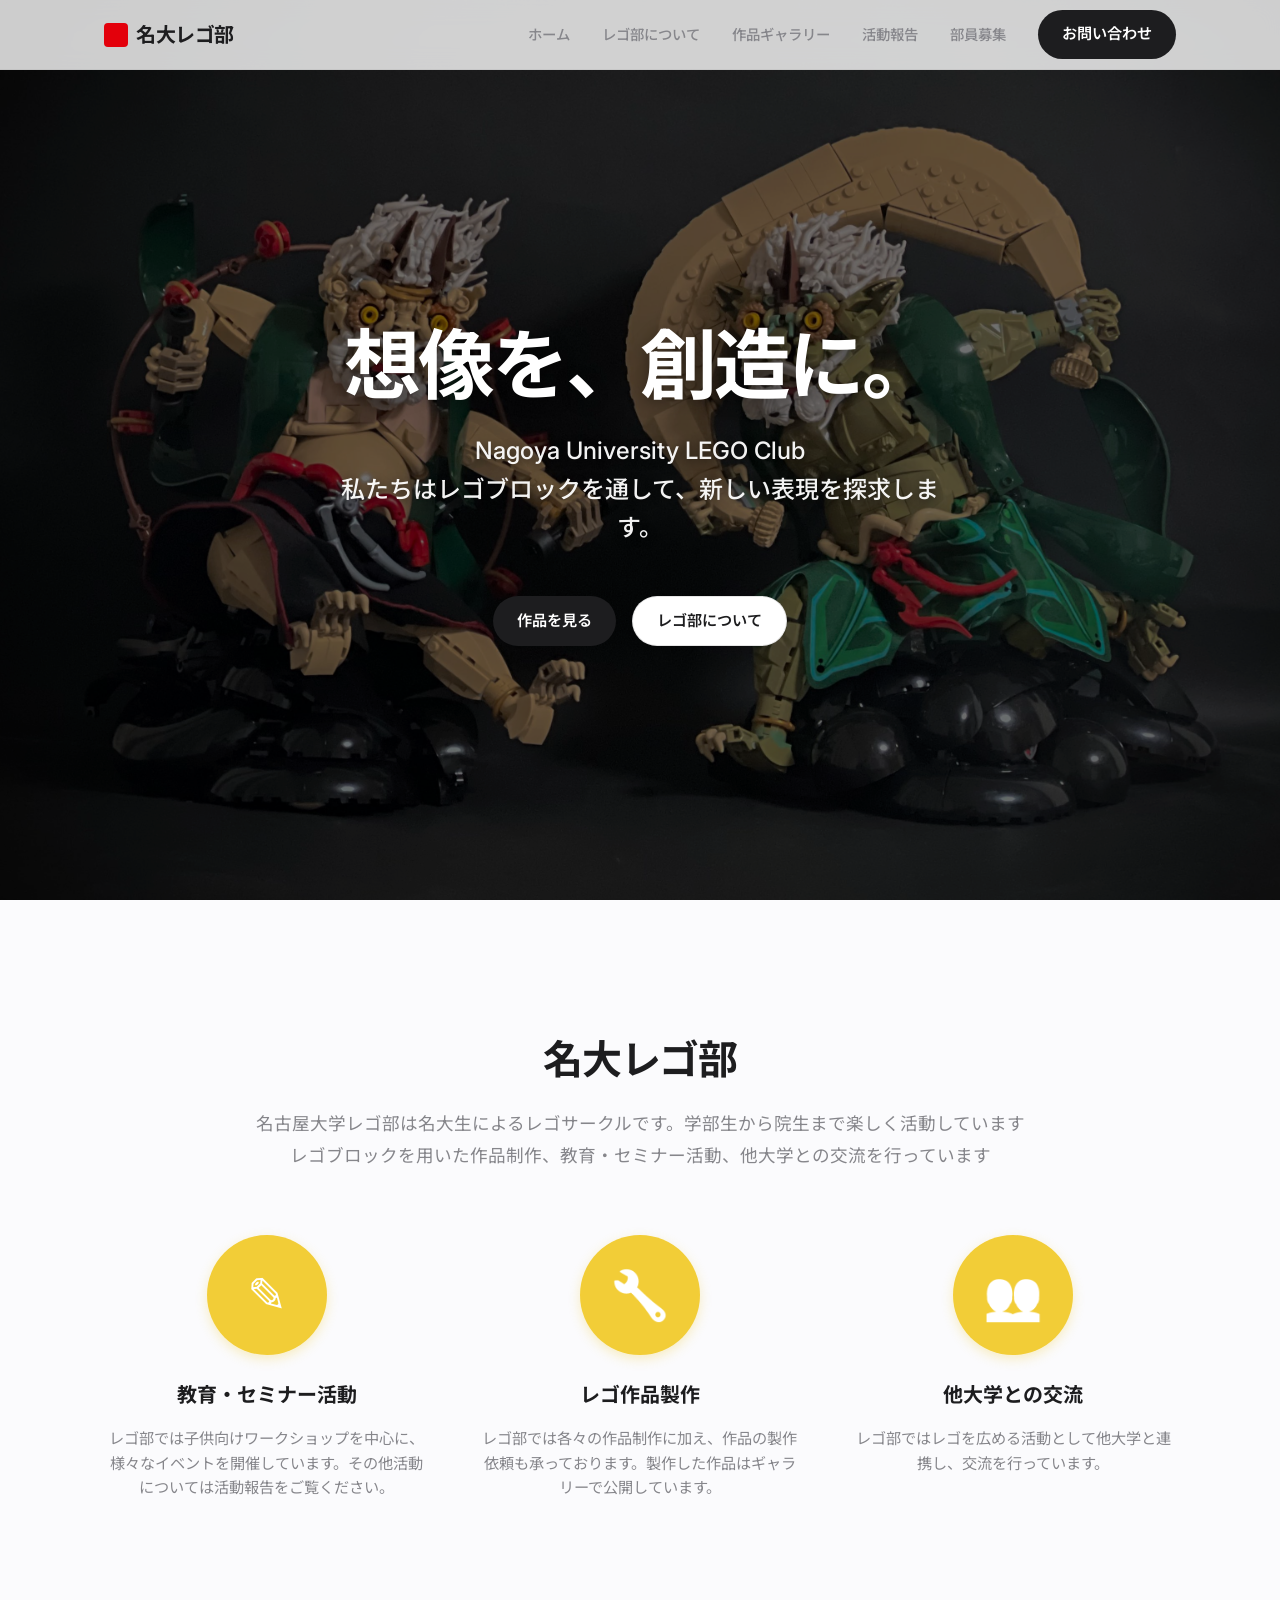
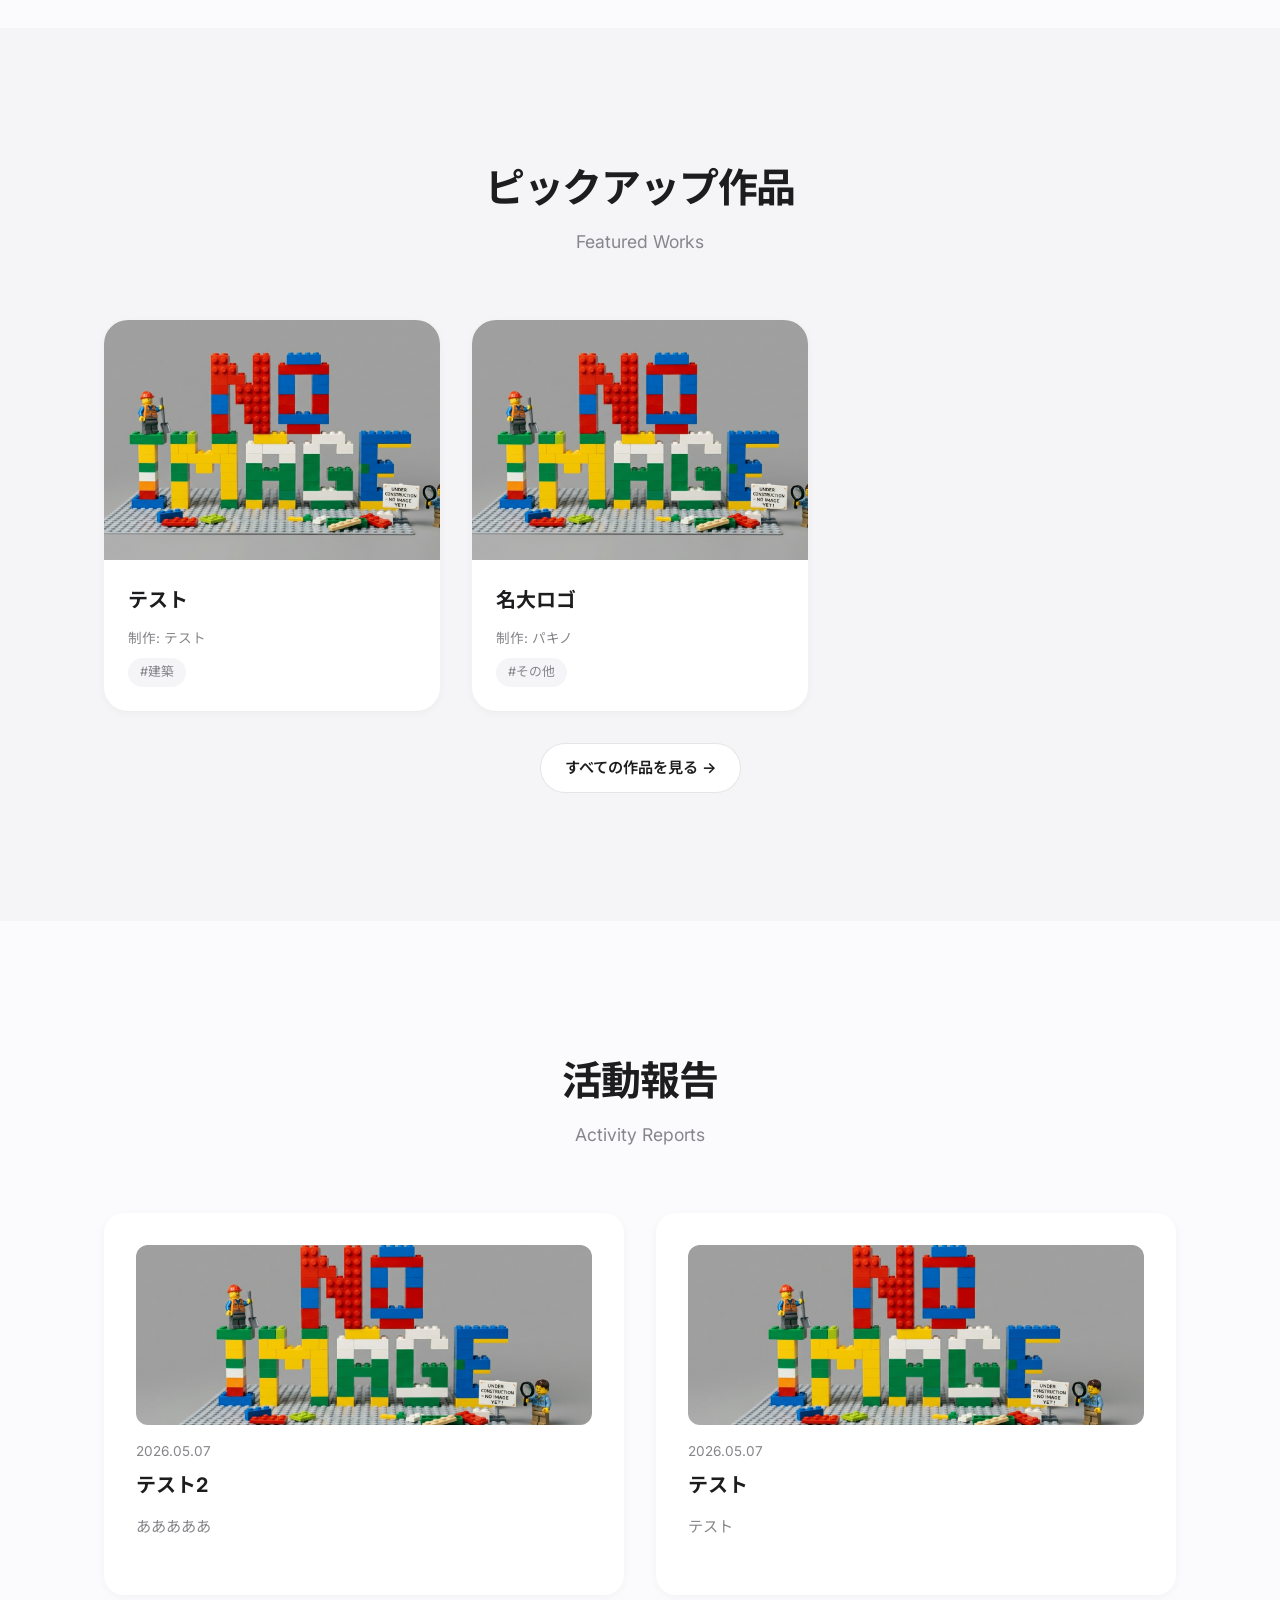
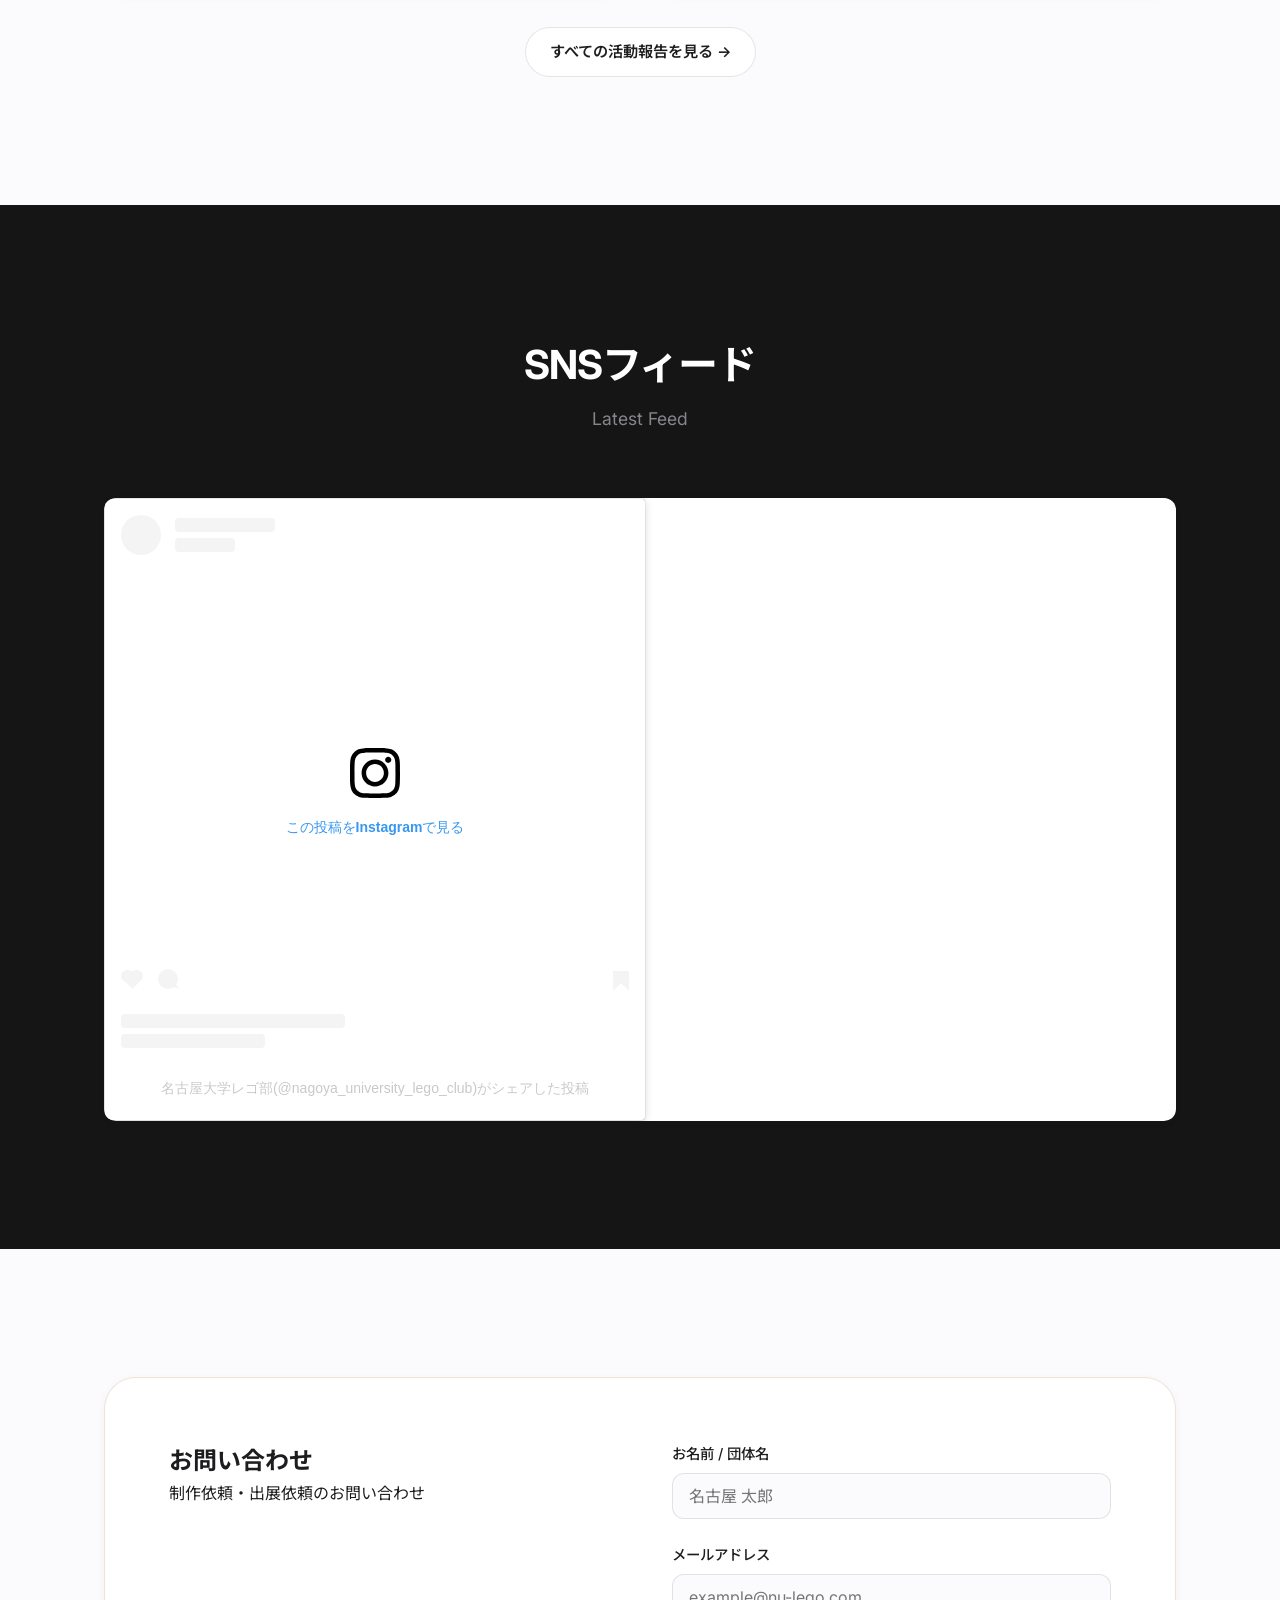
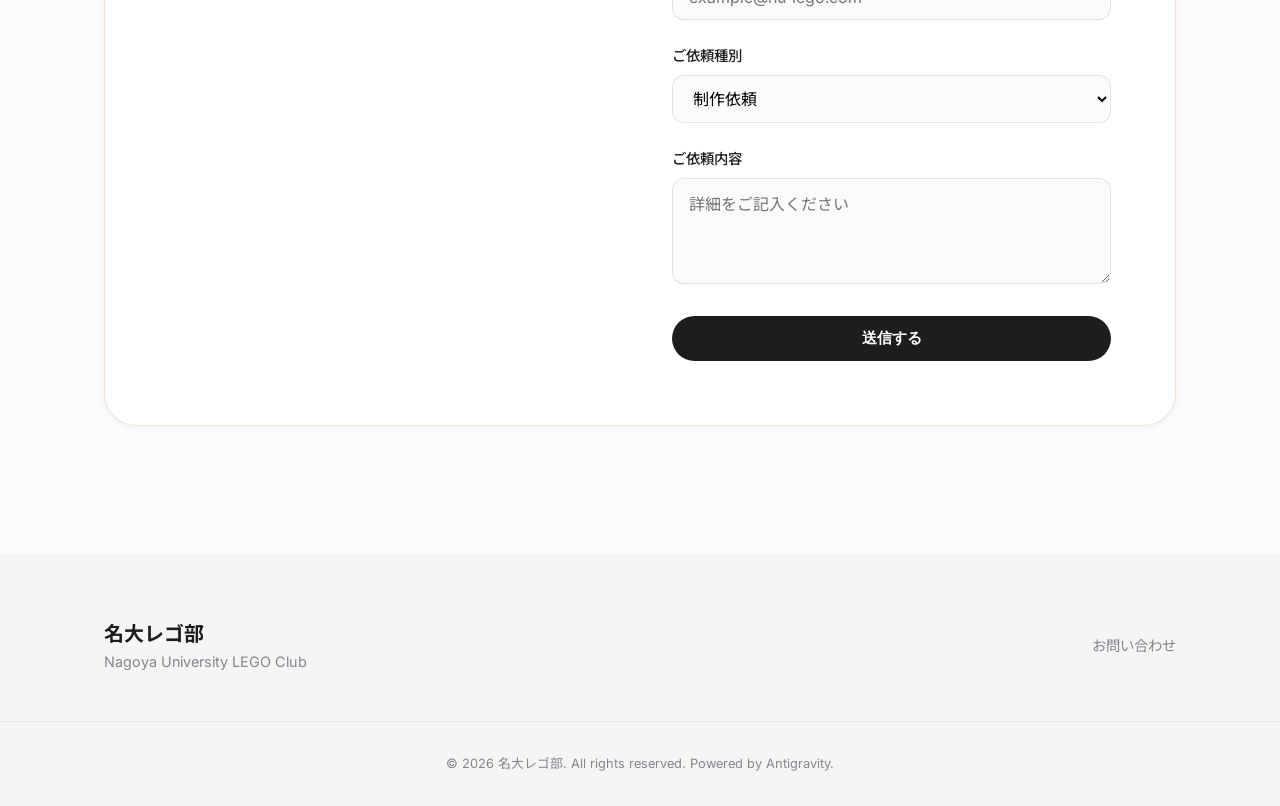
==== commit 3f9cf5c6: "Add files via upload" ====
--- a/index.html
+++ b/index.html
@@ -12,9 +12,10 @@
     <link rel="apple-touch-icon" href="data/icon.jpg">
 
     <!-- Open Graph / SNS Meta Tags -->
+    <meta name="description" content="名古屋大学レゴ部（Nagoya University LEGO Club）の公式サイトです。作品集や活動報告、制作依頼・入部相談はこちらから。">
     <meta property="og:title" content="名大レゴ部 - Nagoya University LEGO Club">
     <meta property="og:description" content="名古屋大学レゴ部は、レゴブロックを通して新しい表現を探求する学生団体です。作品集や活動報告、制作依頼のご相談など。">
-    <meta property="og:image" content="https://honzukinoray.github.io/nu-lego/data/top-page.jpg">
+    <meta property="og:image" content="https://nu-lego-club.github.io/nu-lego/data/top-page.jpg">
     <meta property="og:type" content="website">
     <meta name="twitter:card" content="summary_large_image">
     <link rel="stylesheet" href="style.css">
@@ -189,7 +190,6 @@
                 <p>Nagoya University LEGO Club</p>
             </div>
             <div class="footer-links">
-                <a href="#">プライバシーポリシー</a>
                 <a href="#contact">お問い合わせ</a>
             </div>
         </div>
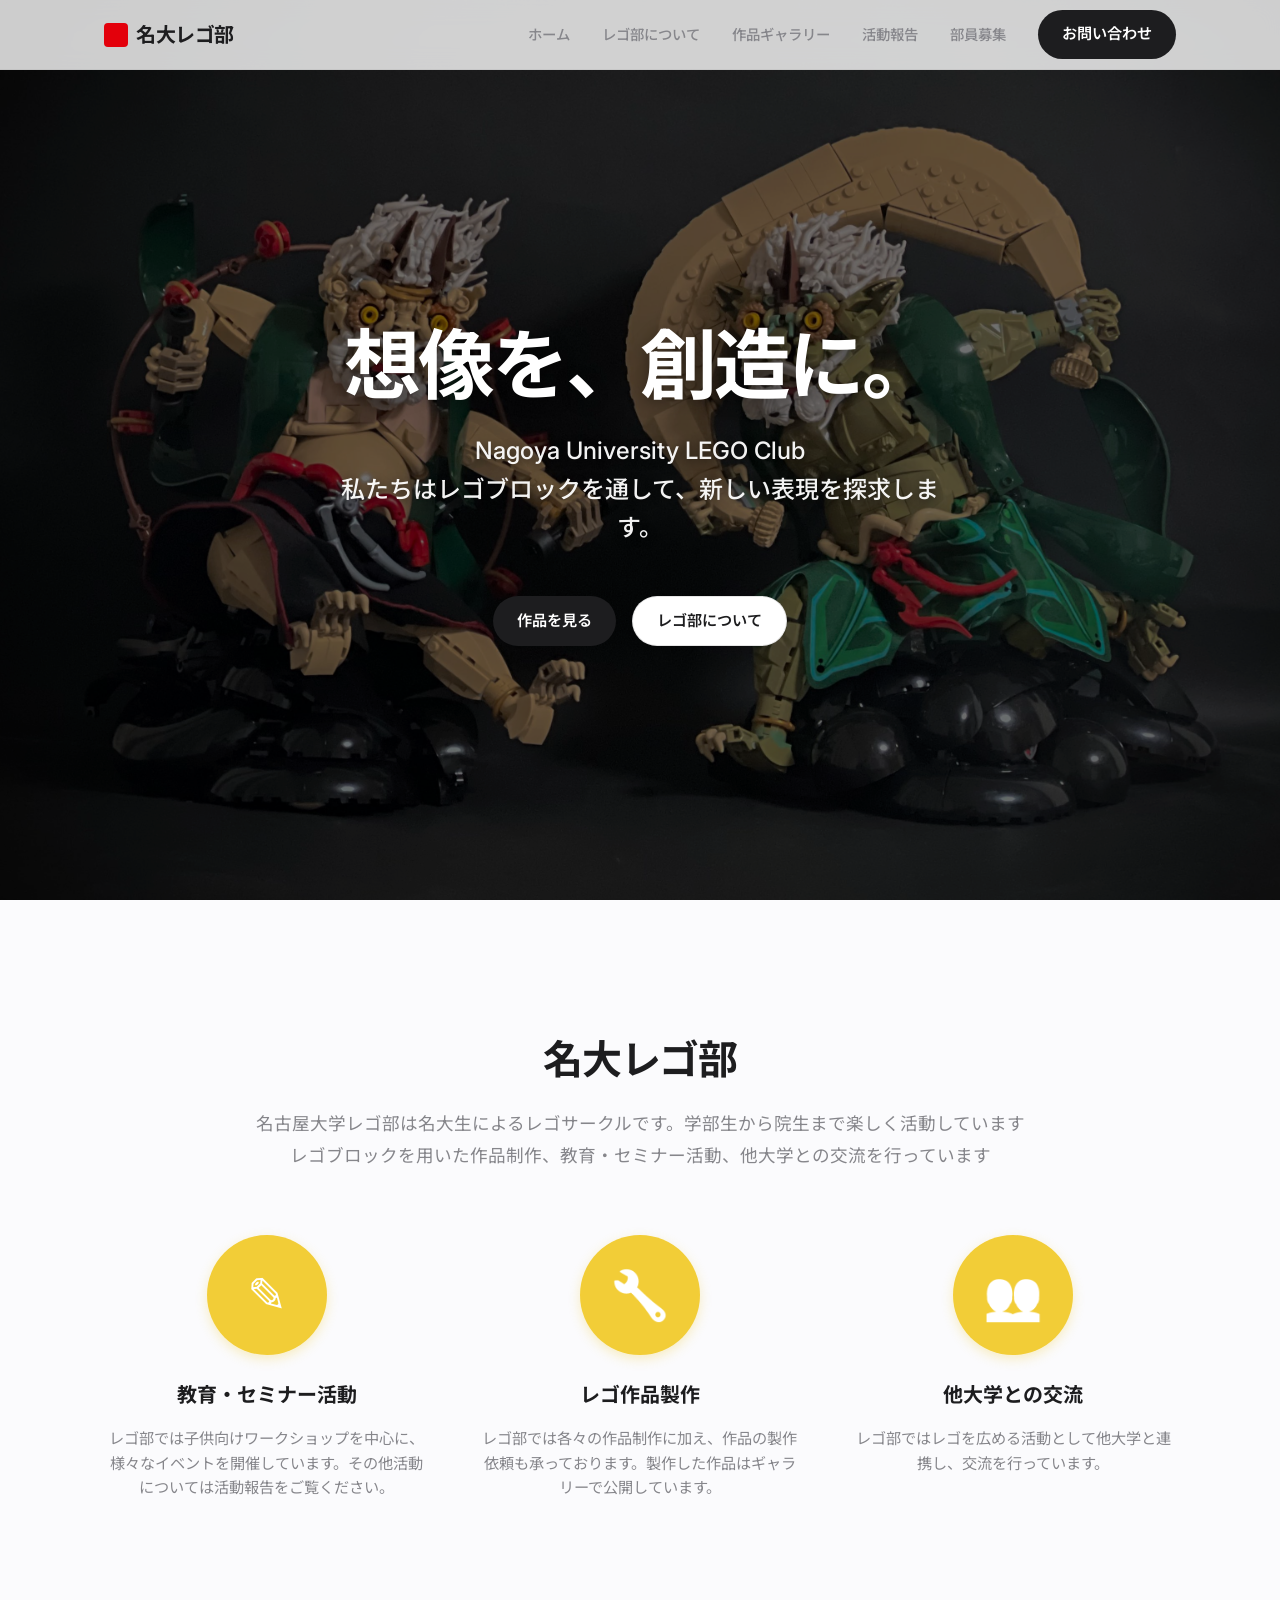
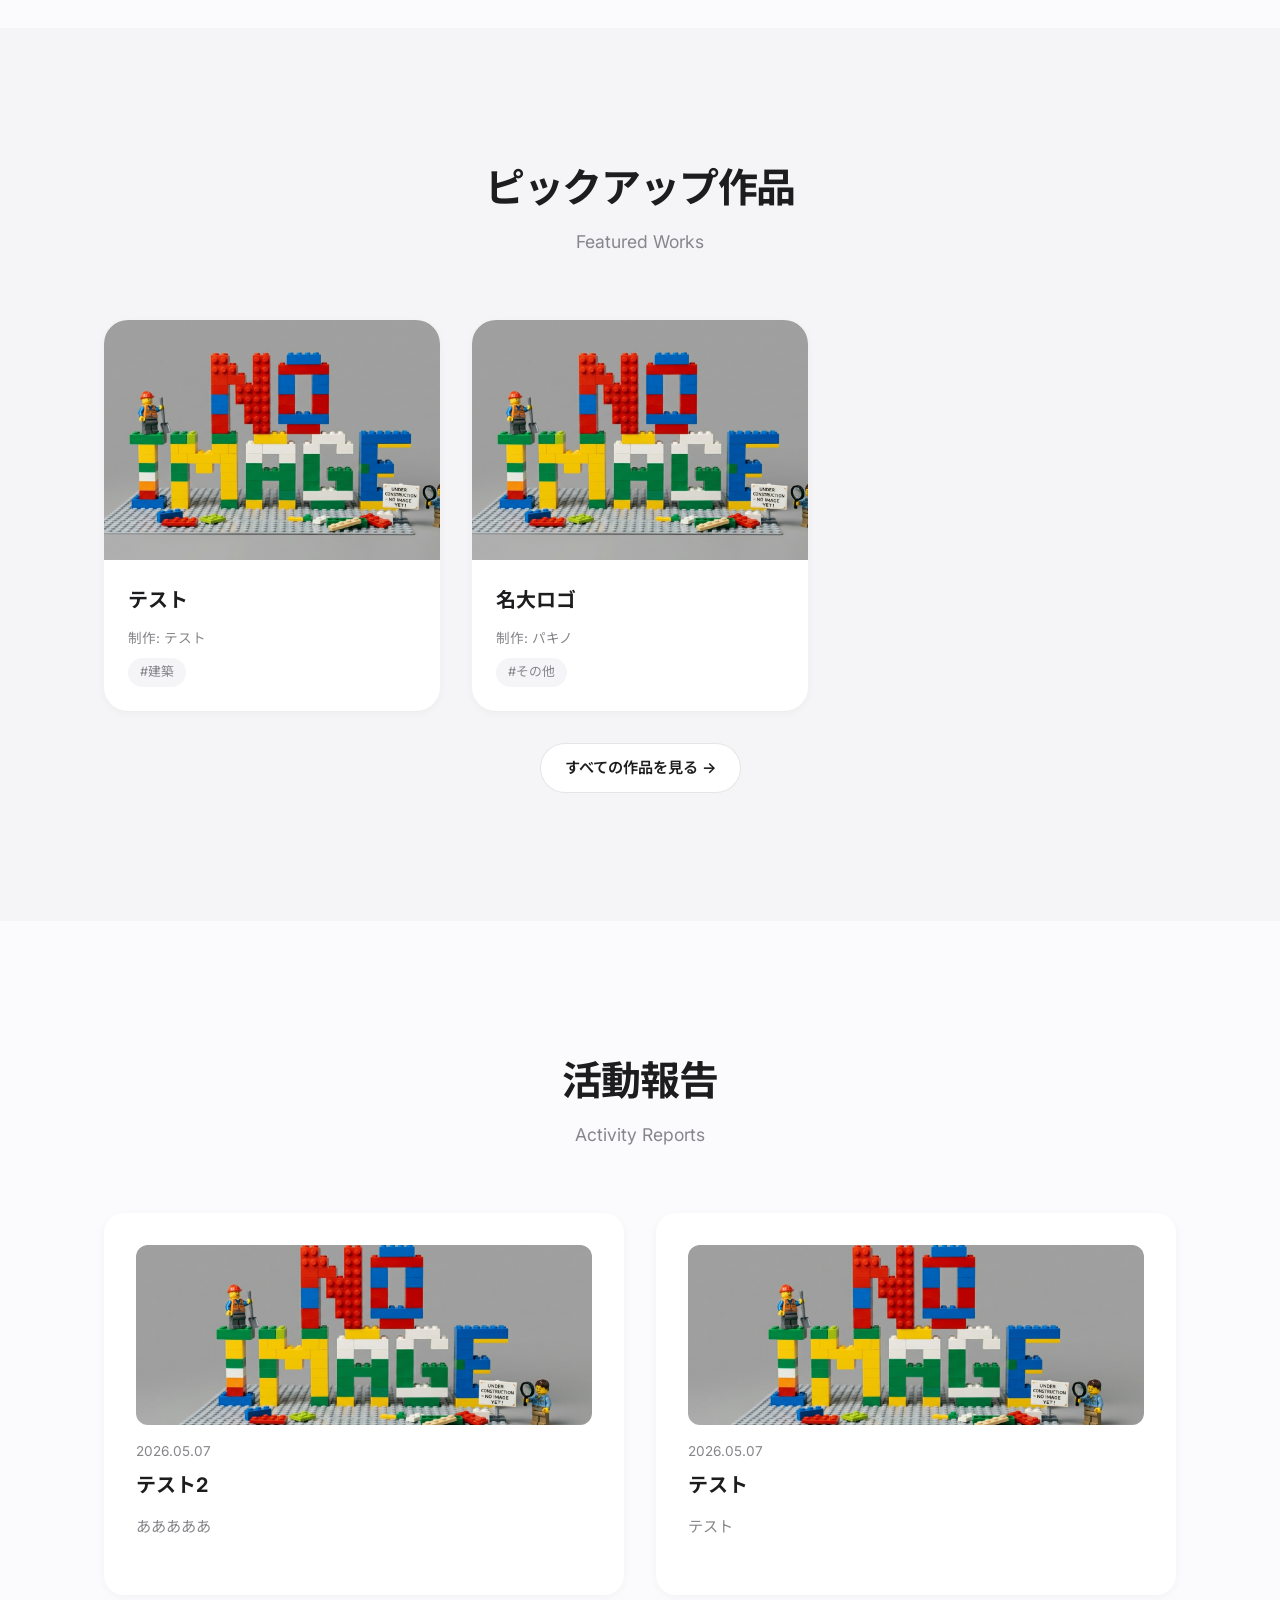
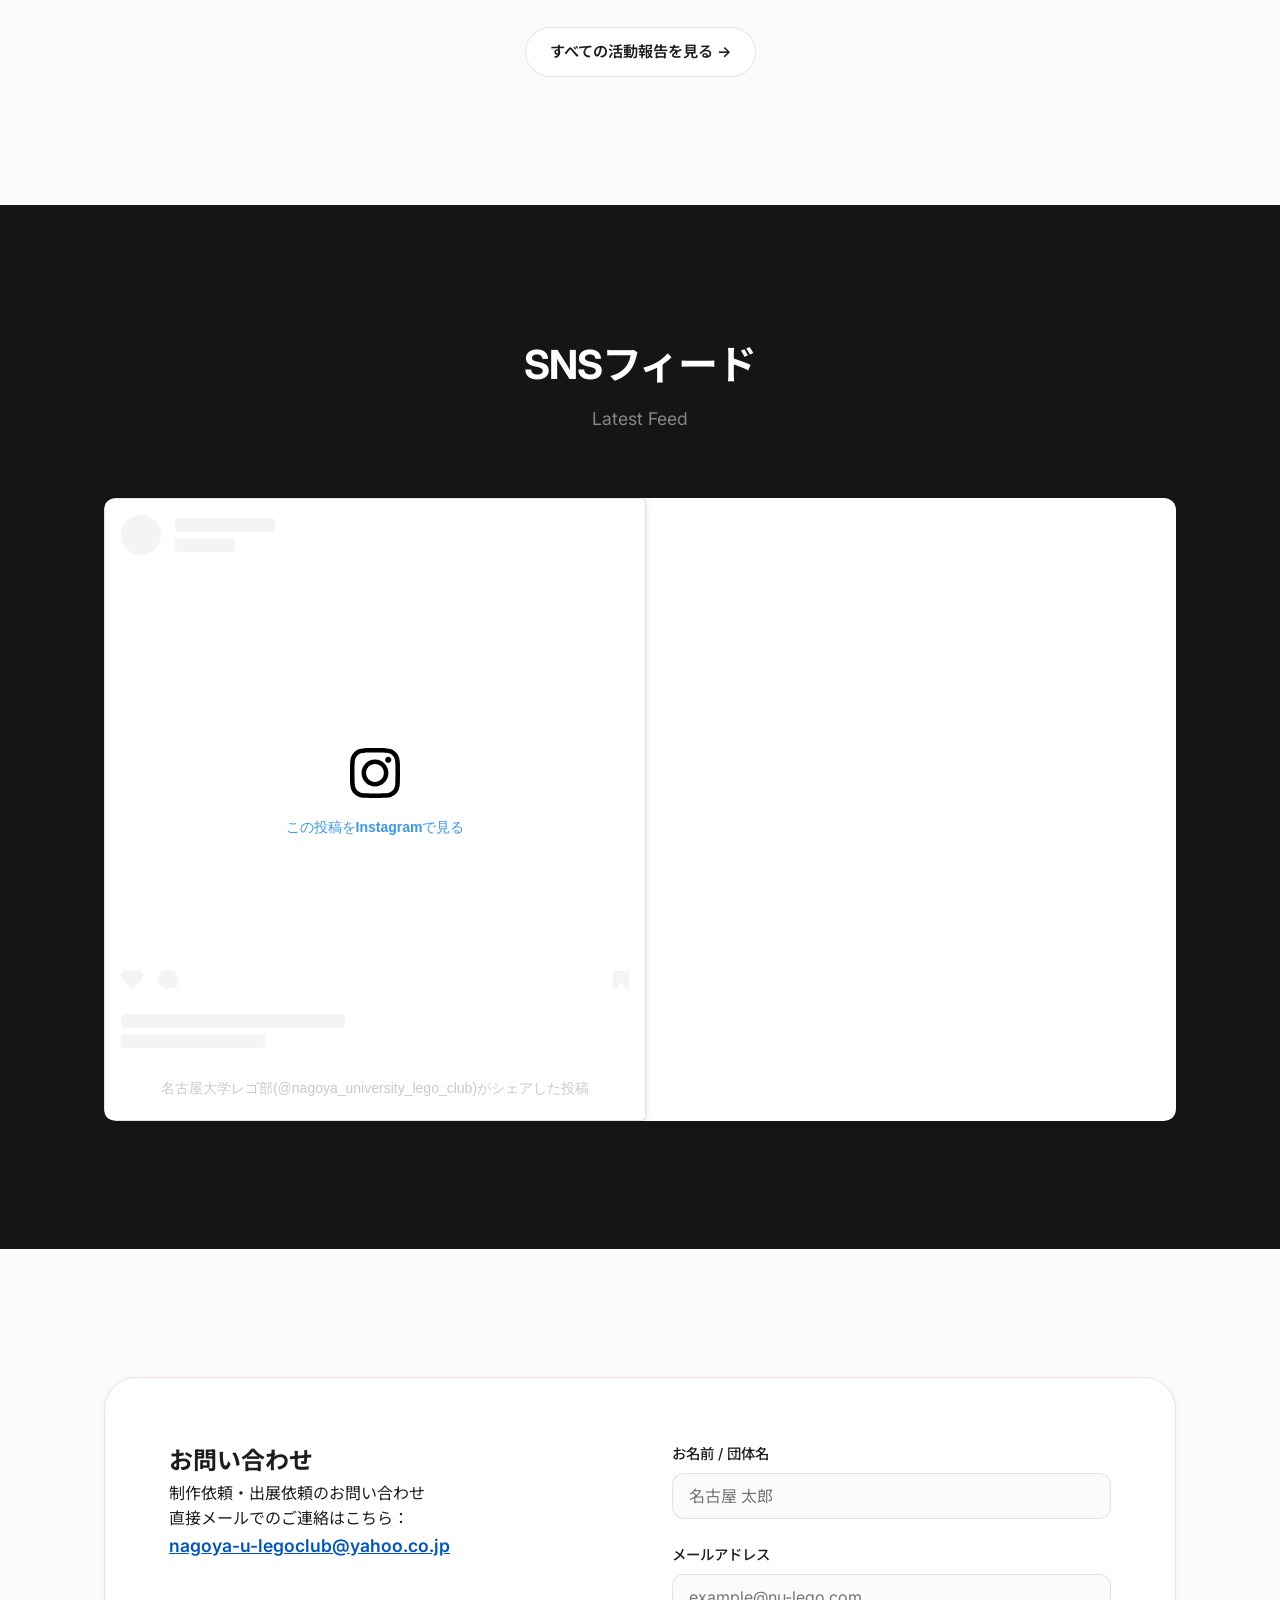
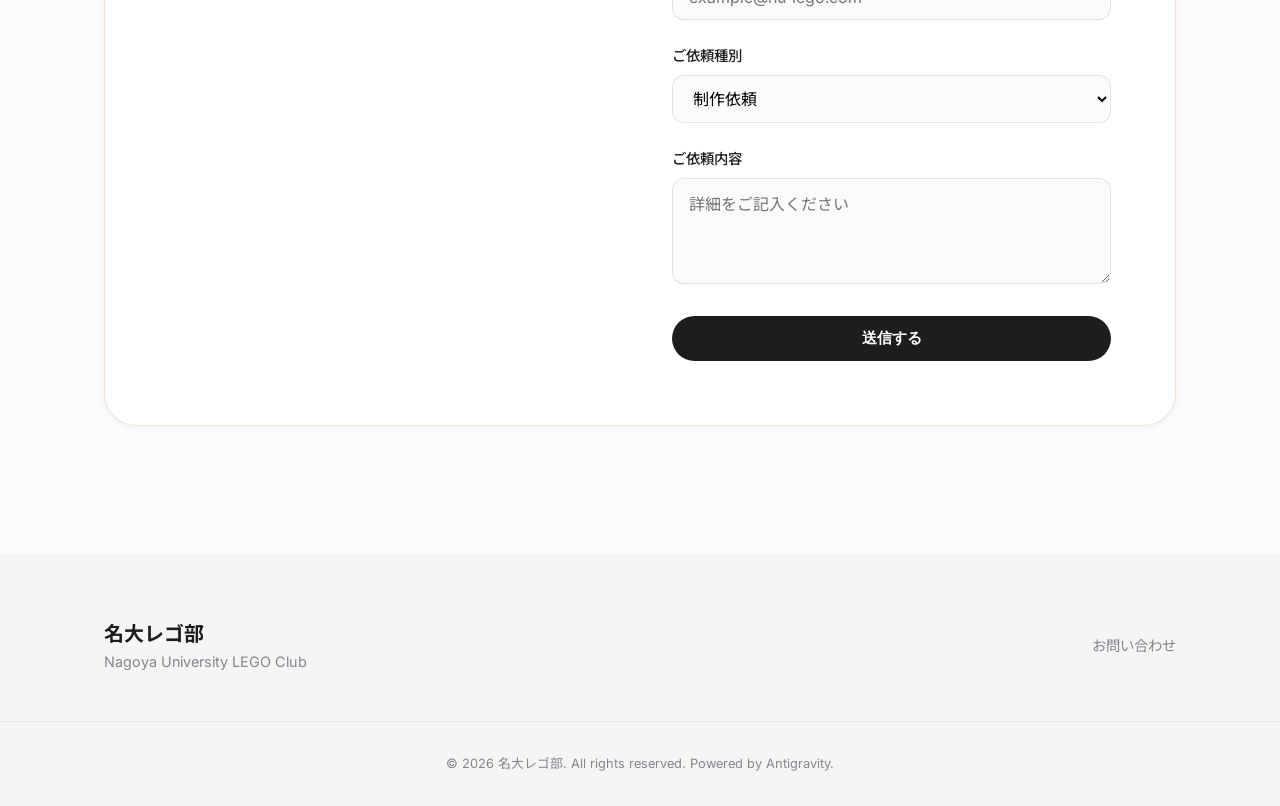
==== commit 9361623c: "Add files via upload" ====
--- a/index.html
+++ b/index.html
@@ -8,8 +8,9 @@
     <link rel="preconnect" href="https://fonts.gstatic.com" crossorigin>
     <link href="https://fonts.googleapis.com/css2?family=Inter:wght@300;400;600;700&family=Noto+Sans+JP:wght@300;400;500;700&display=swap" rel="stylesheet">
     <!-- Favicon -->
-    <link rel="icon" href="data/icon.jpg">
-    <link rel="apple-touch-icon" href="data/icon.jpg">
+    <link rel="icon" type="image/jpeg" href="https://nu-lego-club.github.io/nu-lego/data/icon.jpg">
+    <link rel="shortcut icon" href="https://nu-lego-club.github.io/nu-lego/data/icon.jpg">
+    <link rel="apple-touch-icon" href="https://nu-lego-club.github.io/nu-lego/data/icon.jpg">
 
     <!-- Open Graph / SNS Meta Tags -->
     <meta name="description" content="名古屋大学レゴ部（Nagoya University LEGO Club）の公式サイトです。作品集や活動報告、制作依頼・入部相談はこちらから。">
@@ -153,7 +154,9 @@
                 <div class="contact-wrapper wood-border">
                     <div class="contact-info">
                         <h2>お問い合わせ</h2>
-                        <p>制作依頼・出展依頼のお問い合わせ</p>
+                        <p>制作依頼・出展依頼のお問い合わせ<br>
+                        直接メールでのご連絡はこちら：<br>
+                        <a href="mailto:nagoya-u-legoclub@yahoo.co.jp" style="font-size: 1.1rem; font-weight: 600; color: var(--color-lego-blue); text-decoration: underline;">nagoya-u-legoclub@yahoo.co.jp</a></p>
                     </div>
                     <form class="contact-form">
                         <div class="form-group">
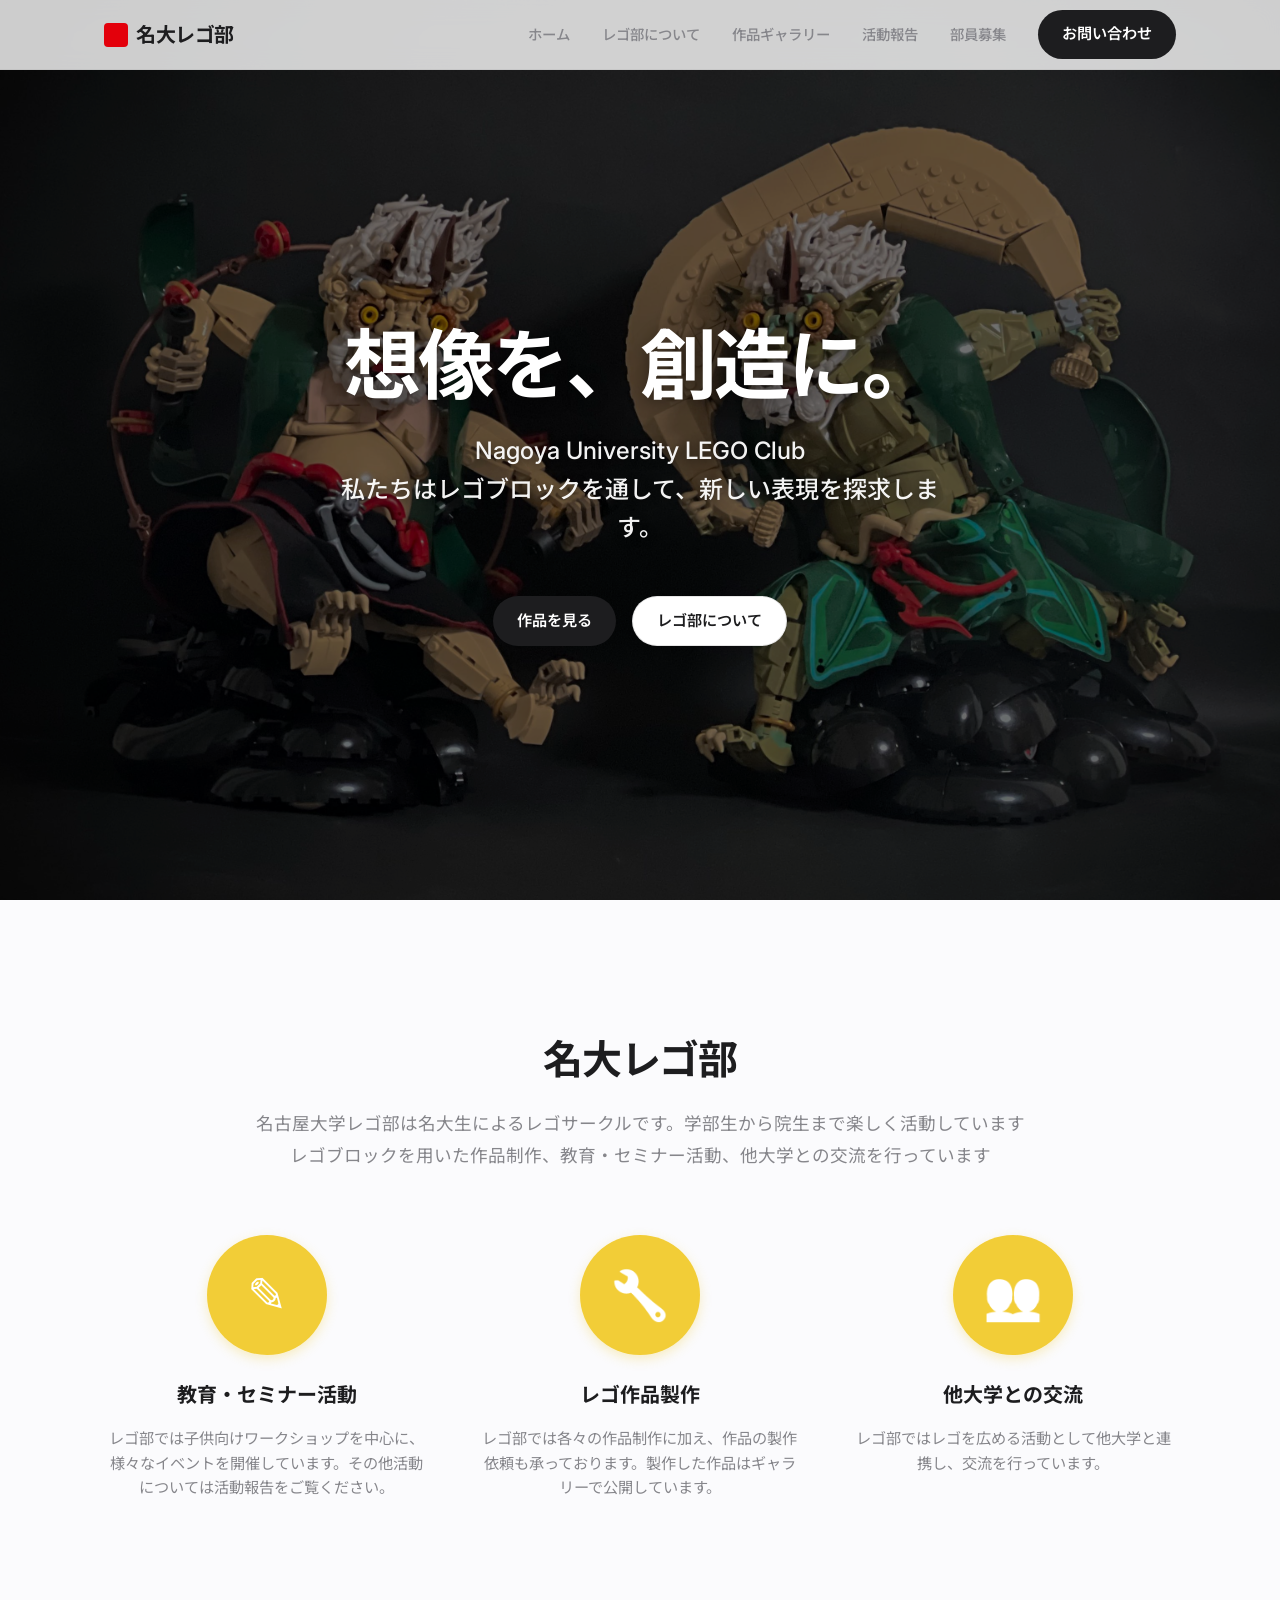
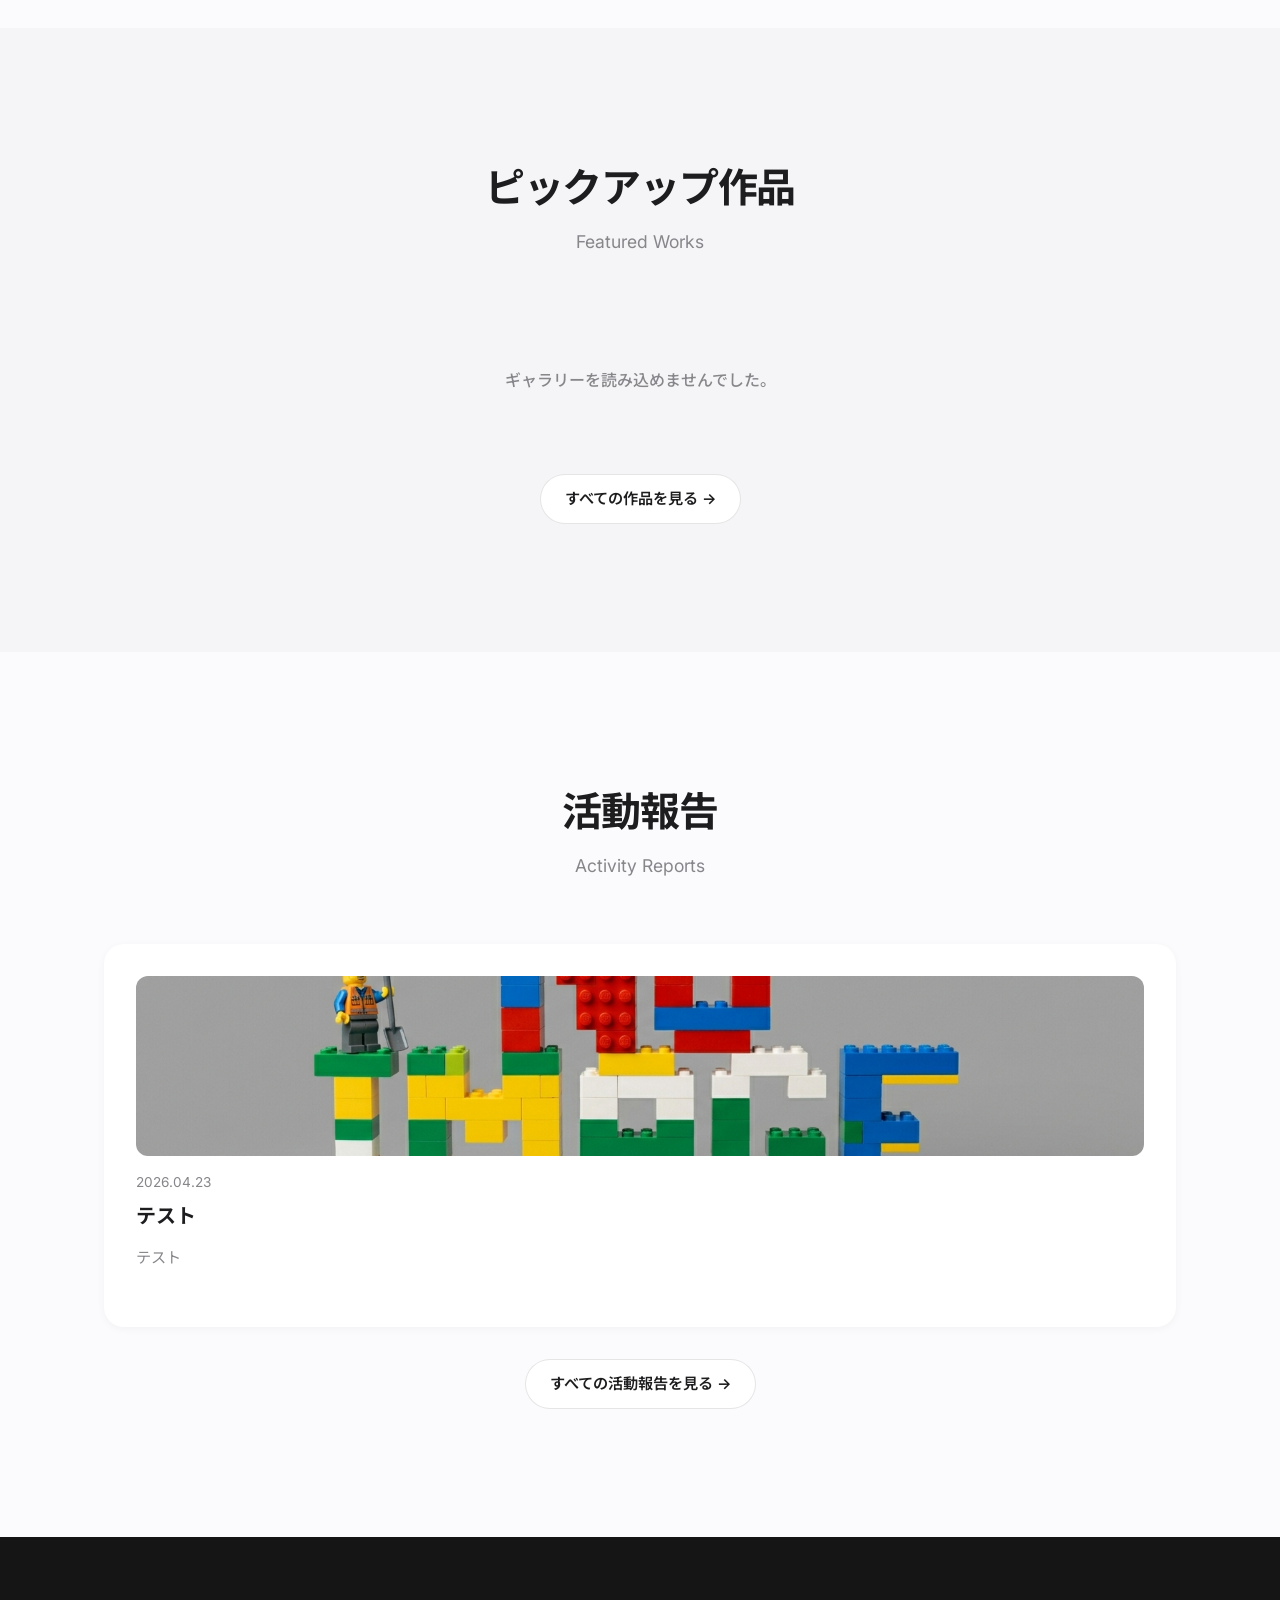
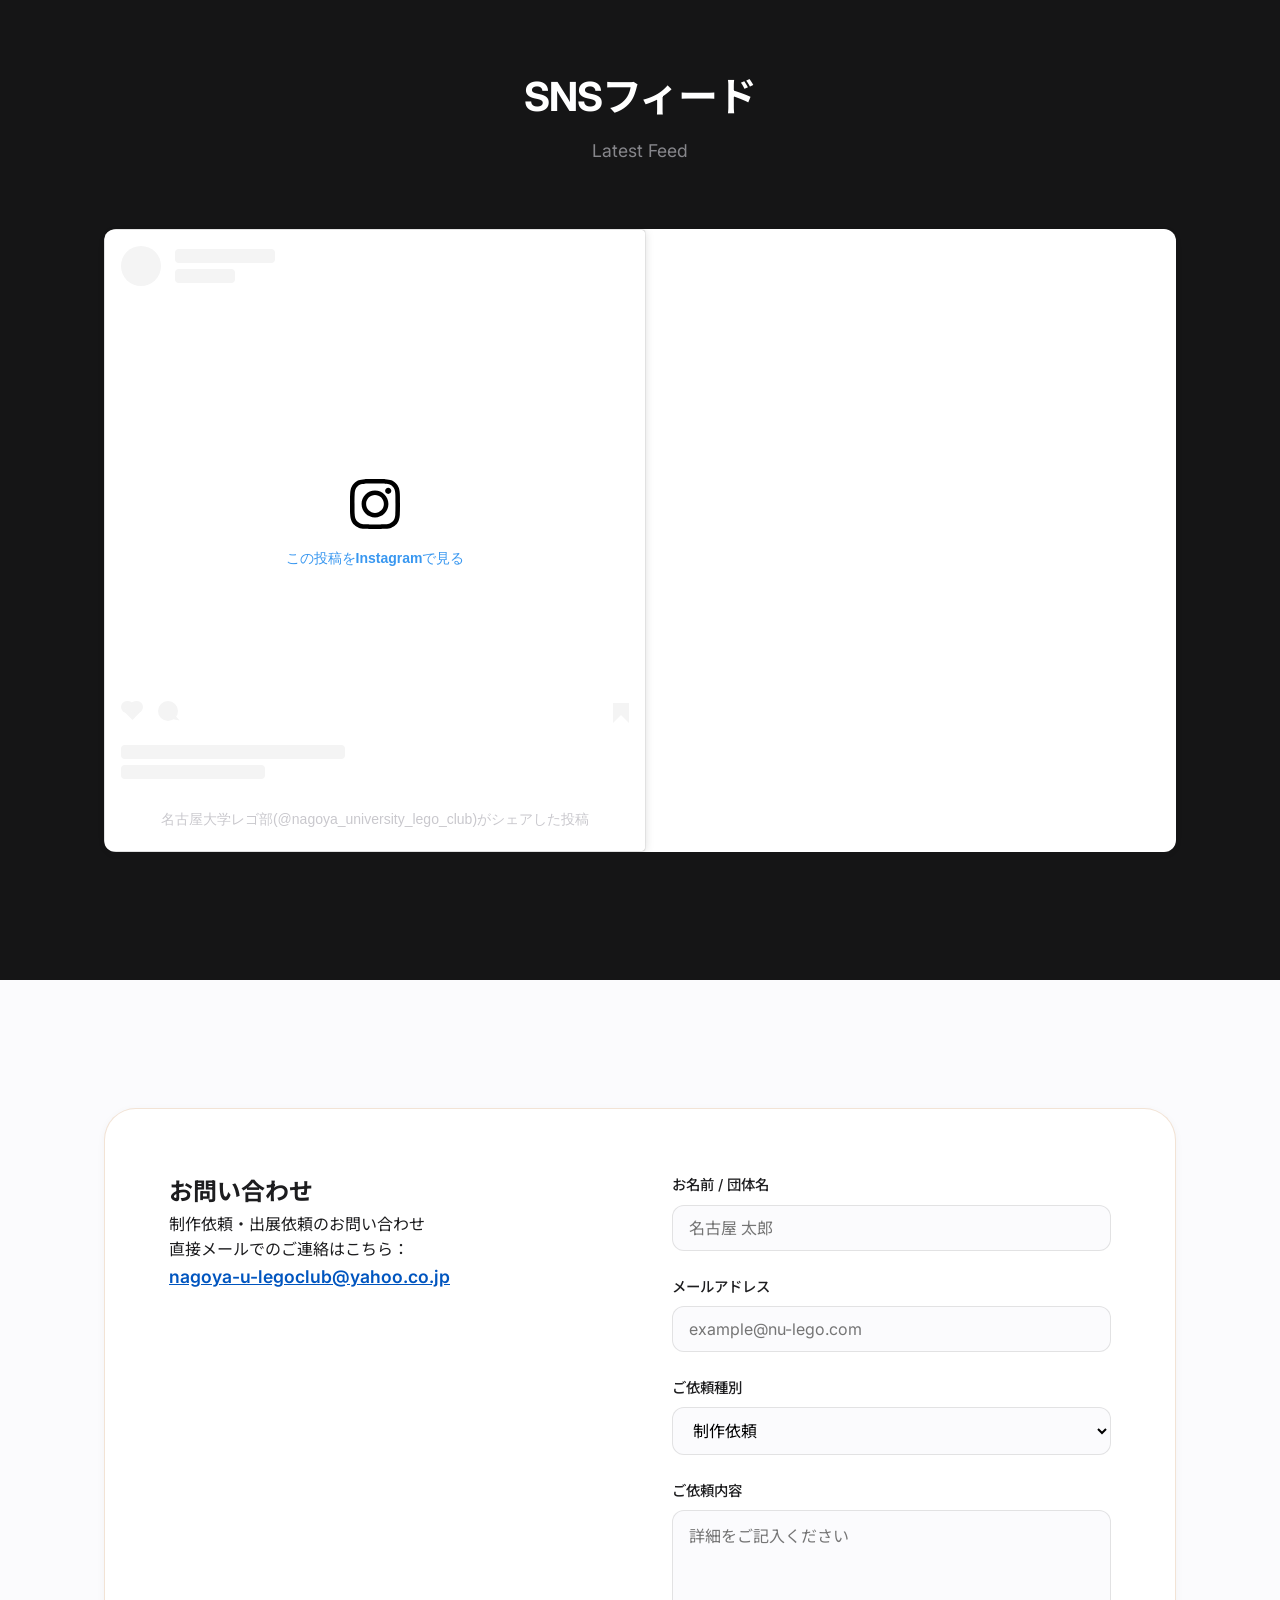
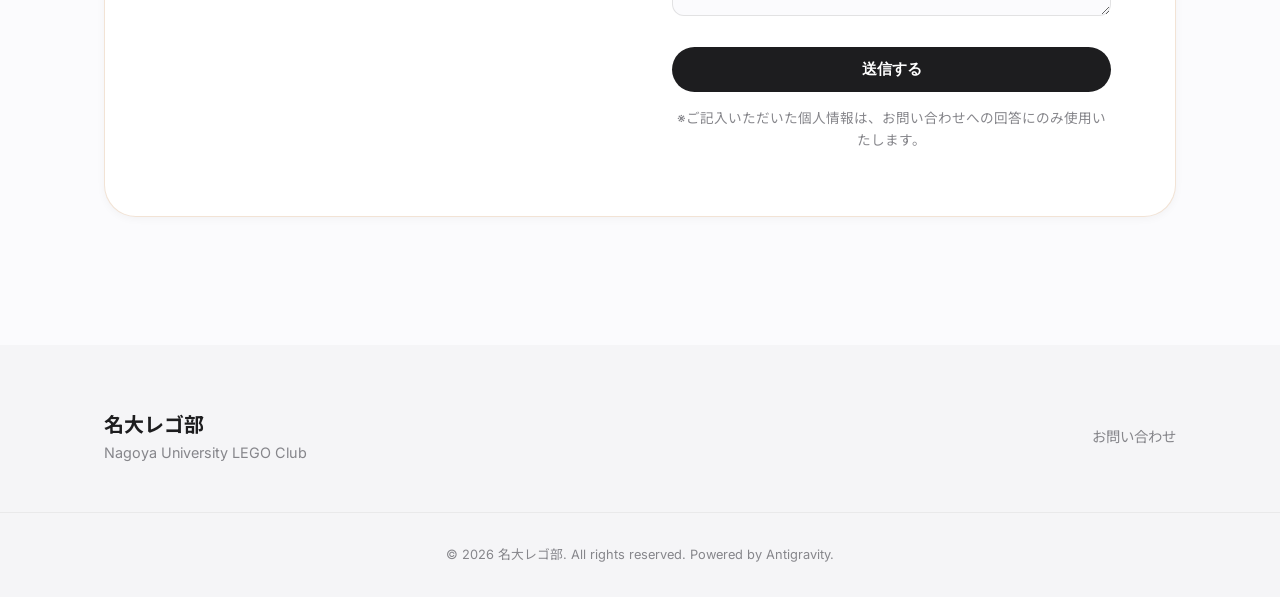
==== commit 00992c19: "Add files via upload" ====
--- a/index.html
+++ b/index.html
@@ -180,6 +180,9 @@
                             <textarea id="message" rows="4" placeholder="詳細をご記入ください" required></textarea>
                         </div>
                         <button type="submit" class="btn-primary w-full">送信する</button>
+                        <p style="text-align: center; margin-top: 1rem; font-size: 0.85rem; color: var(--color-text-light); line-height: 1.6;">
+                            ※ご記入いただいた個人情報は、お問い合わせへの回答にのみ使用いたします。
+                        </p>
                     </form>
                 </div>
             </div>
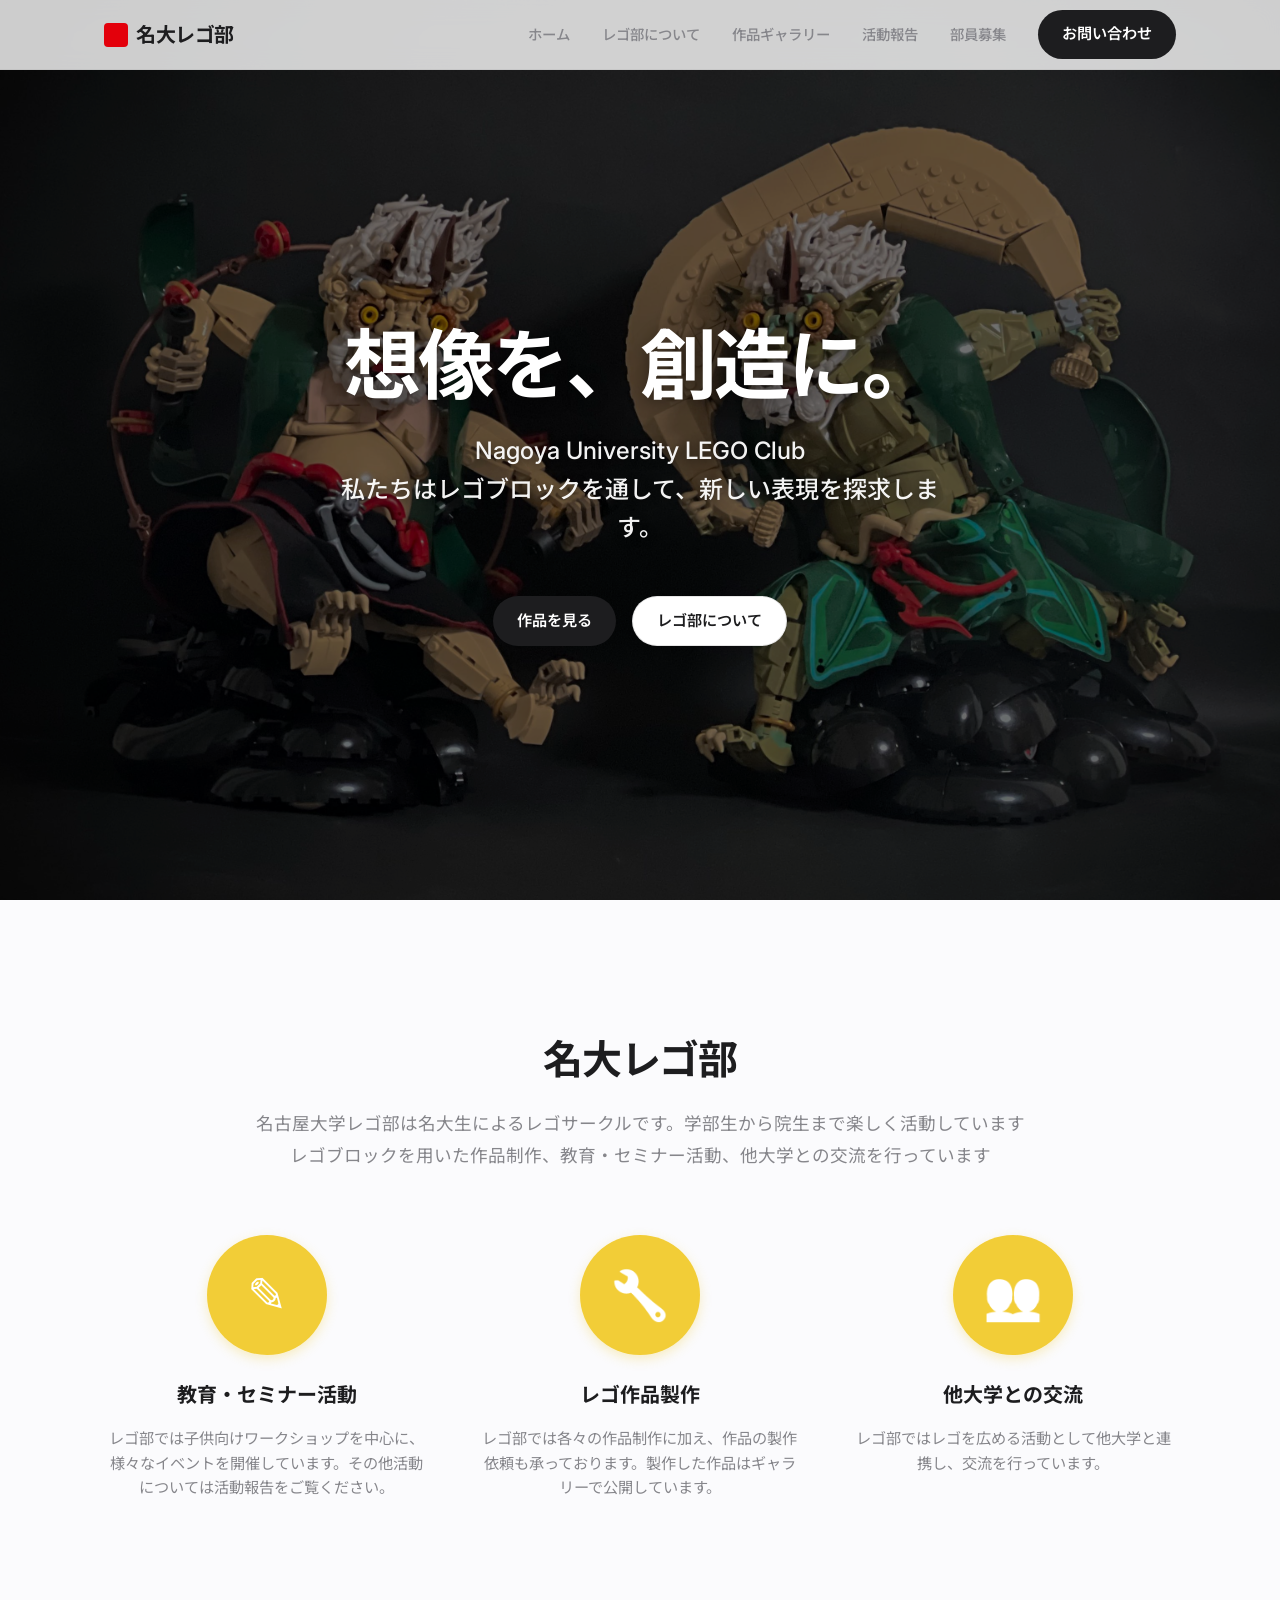
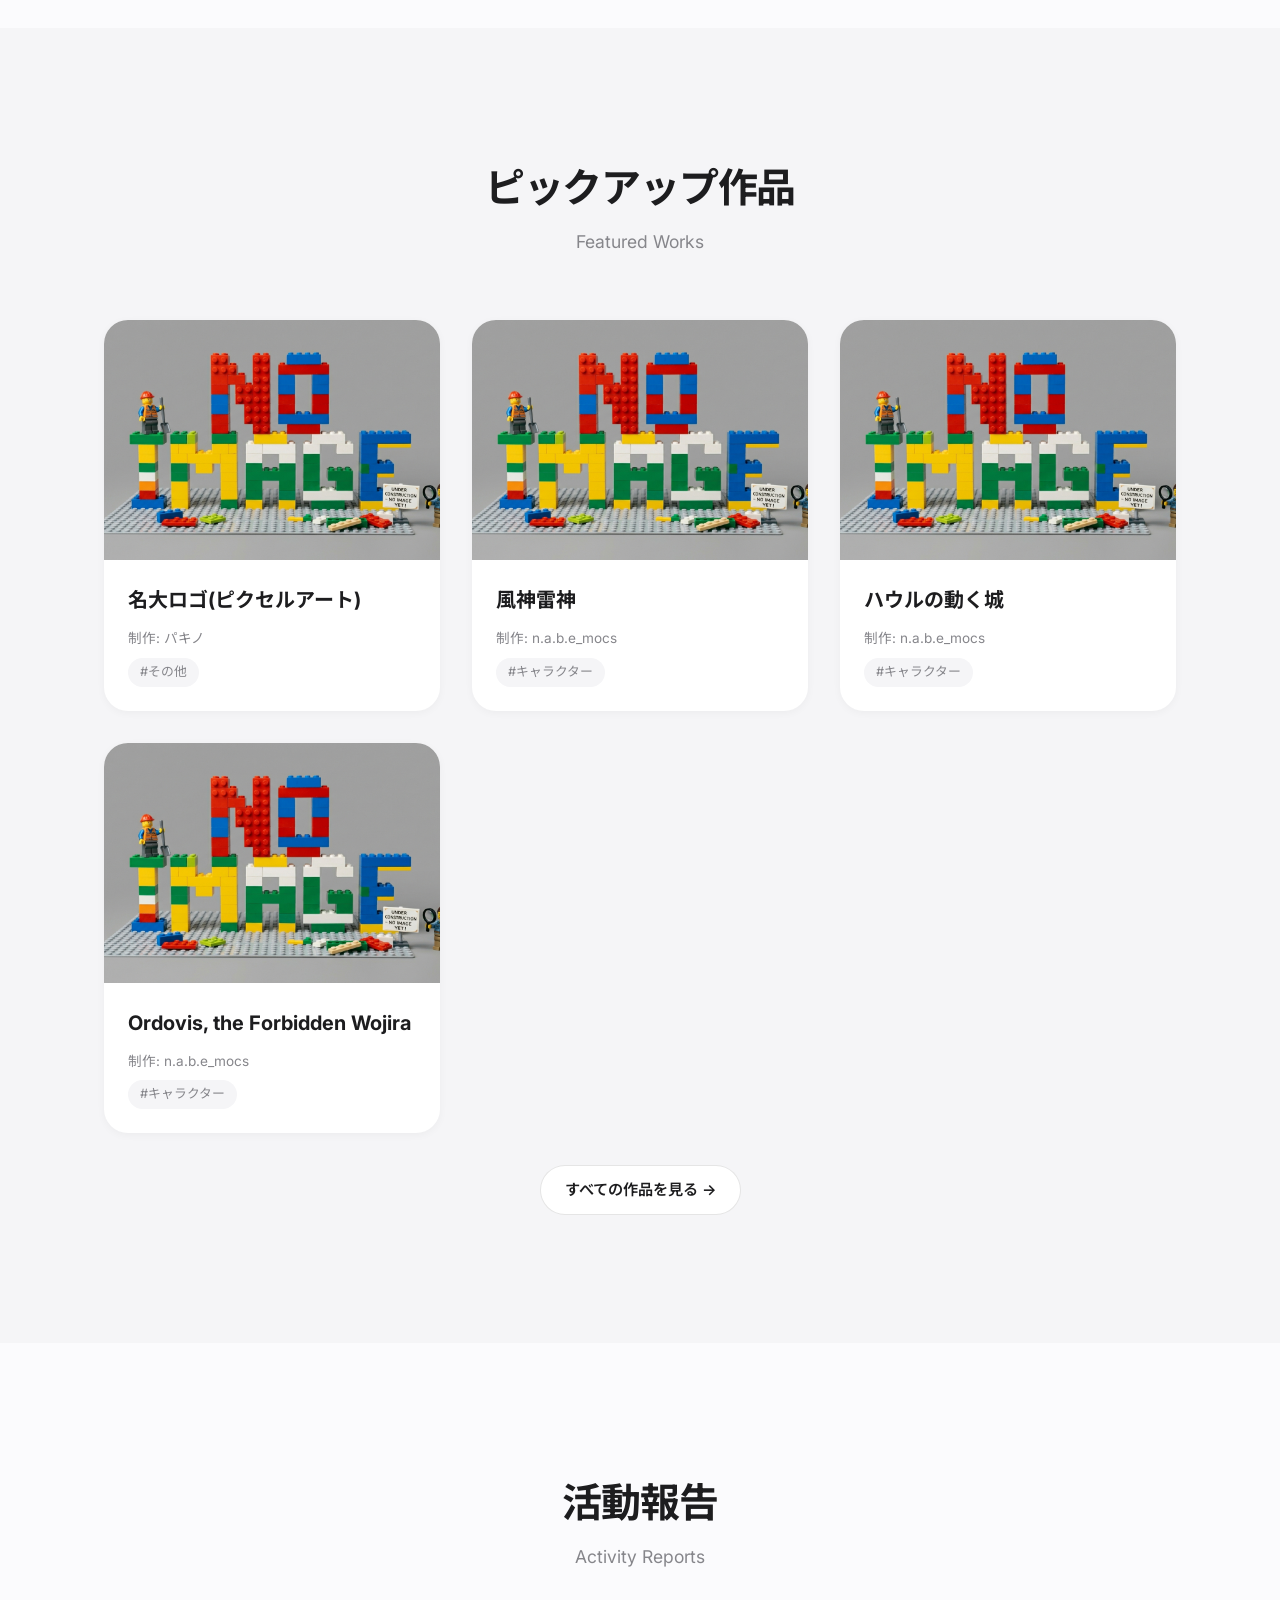
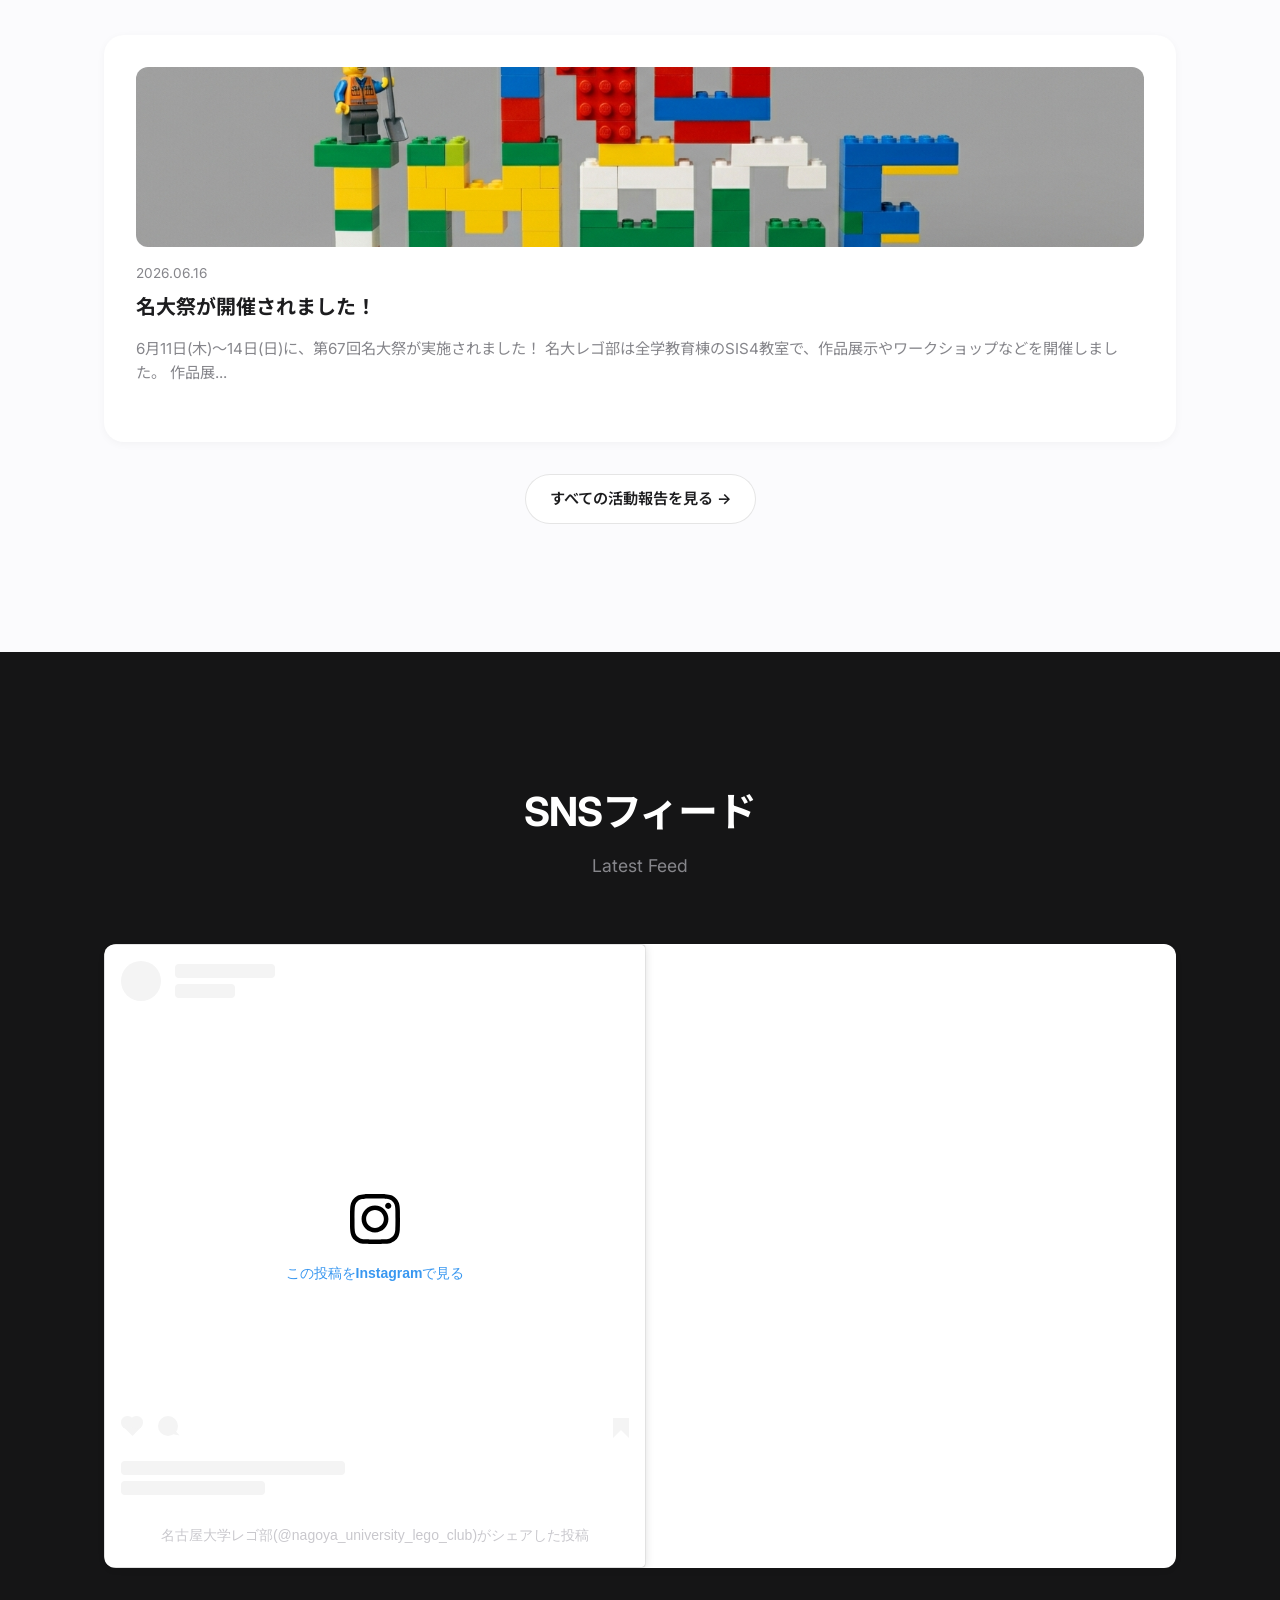
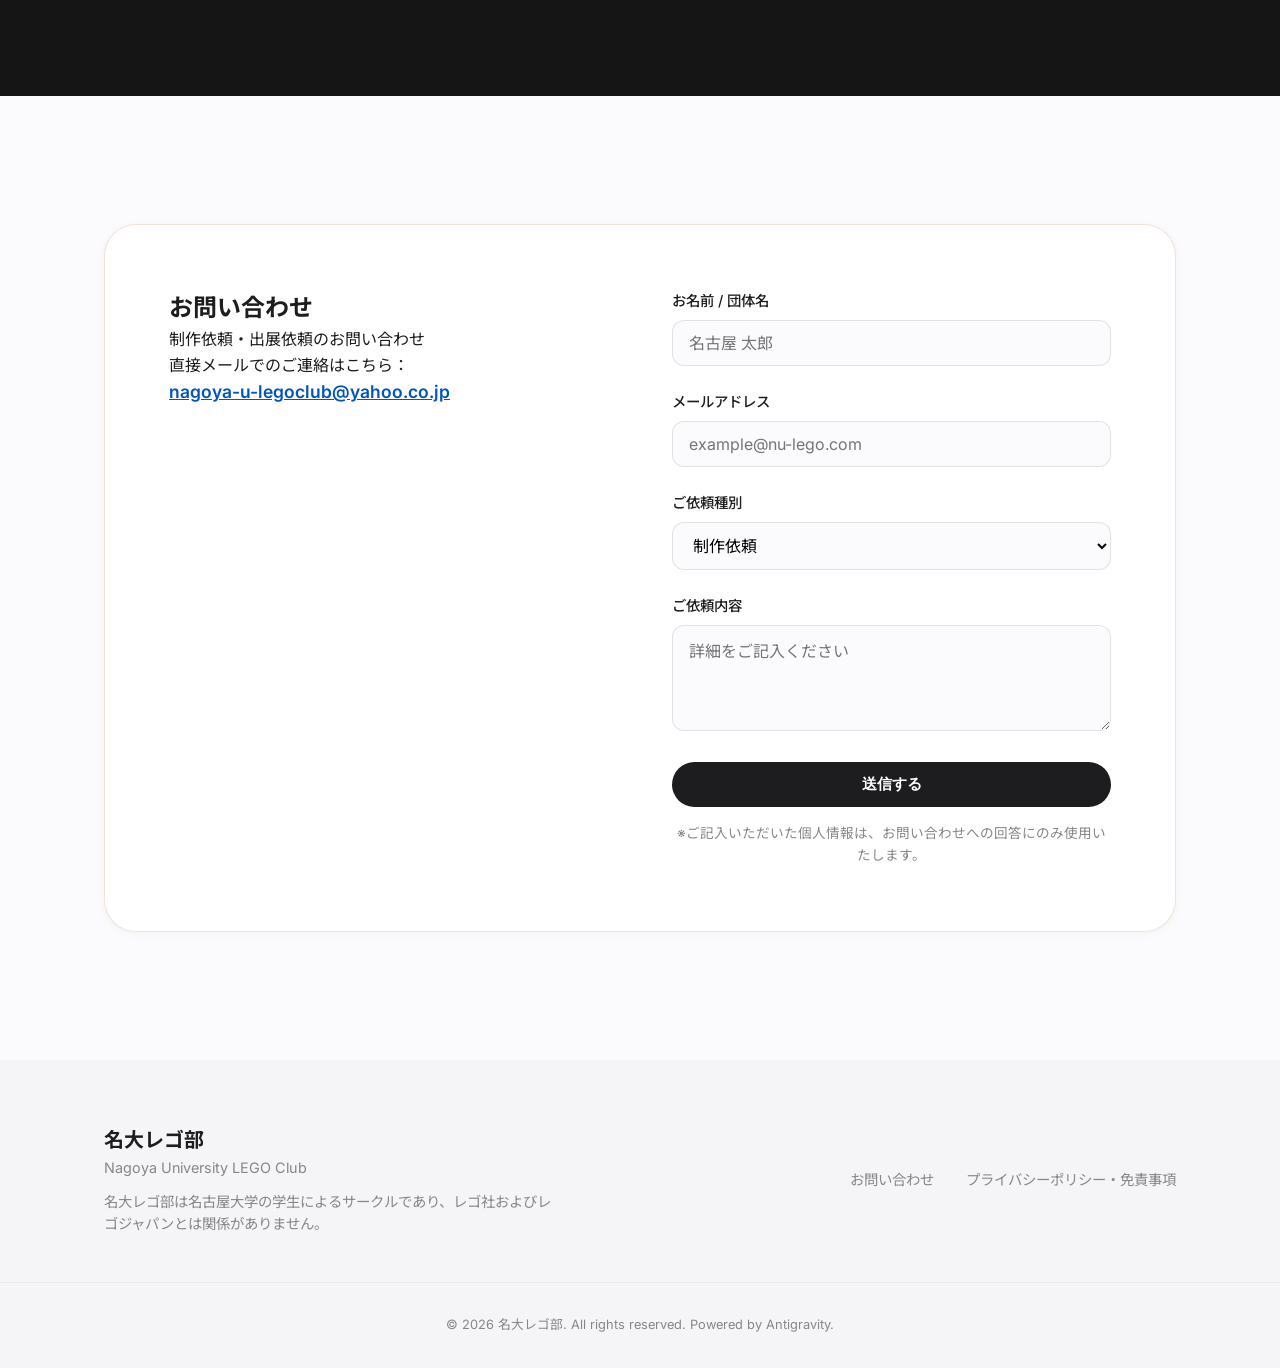
==== commit 48c46a46: "Add files via upload" ====
--- a/index.html
+++ b/index.html
@@ -194,9 +194,13 @@
             <div class="footer-brand">
                 <h3>名大レゴ部</h3>
                 <p>Nagoya University LEGO Club</p>
+                <p class="footer-disclaimer">
+                    名大レゴ部は名古屋大学の学生によるサークルであり、レゴ社およびレゴジャパンとは関係がありません。
+                </p>
             </div>
             <div class="footer-links">
                 <a href="#contact">お問い合わせ</a>
+                <a href="legal.html">プライバシーポリシー・免責事項</a>
             </div>
         </div>
         <div class="footer-bottom">
--- a/style.css
+++ b/style.css
@@ -746,6 +746,13 @@
 .footer-brand p {
     color: var(--color-text-light);
     font-size: 0.9rem;
+}
+.footer-disclaimer {
+    font-size: 0.75rem;
+    color: var(--color-text-light);
+    margin-top: 0.75rem;
+    line-height: 1.5;
+    max-width: 450px;
 }
 
 .footer-links {
@@ -850,6 +857,7 @@
     
     .contact-wrapper { padding: 2rem 1.5rem; }
     .footer-content { flex-direction: column; gap: 2rem; text-align: center; }
+    .footer-disclaimer { margin-left: auto; margin-right: auto; }
 }
 
 /* Modal Styles */
